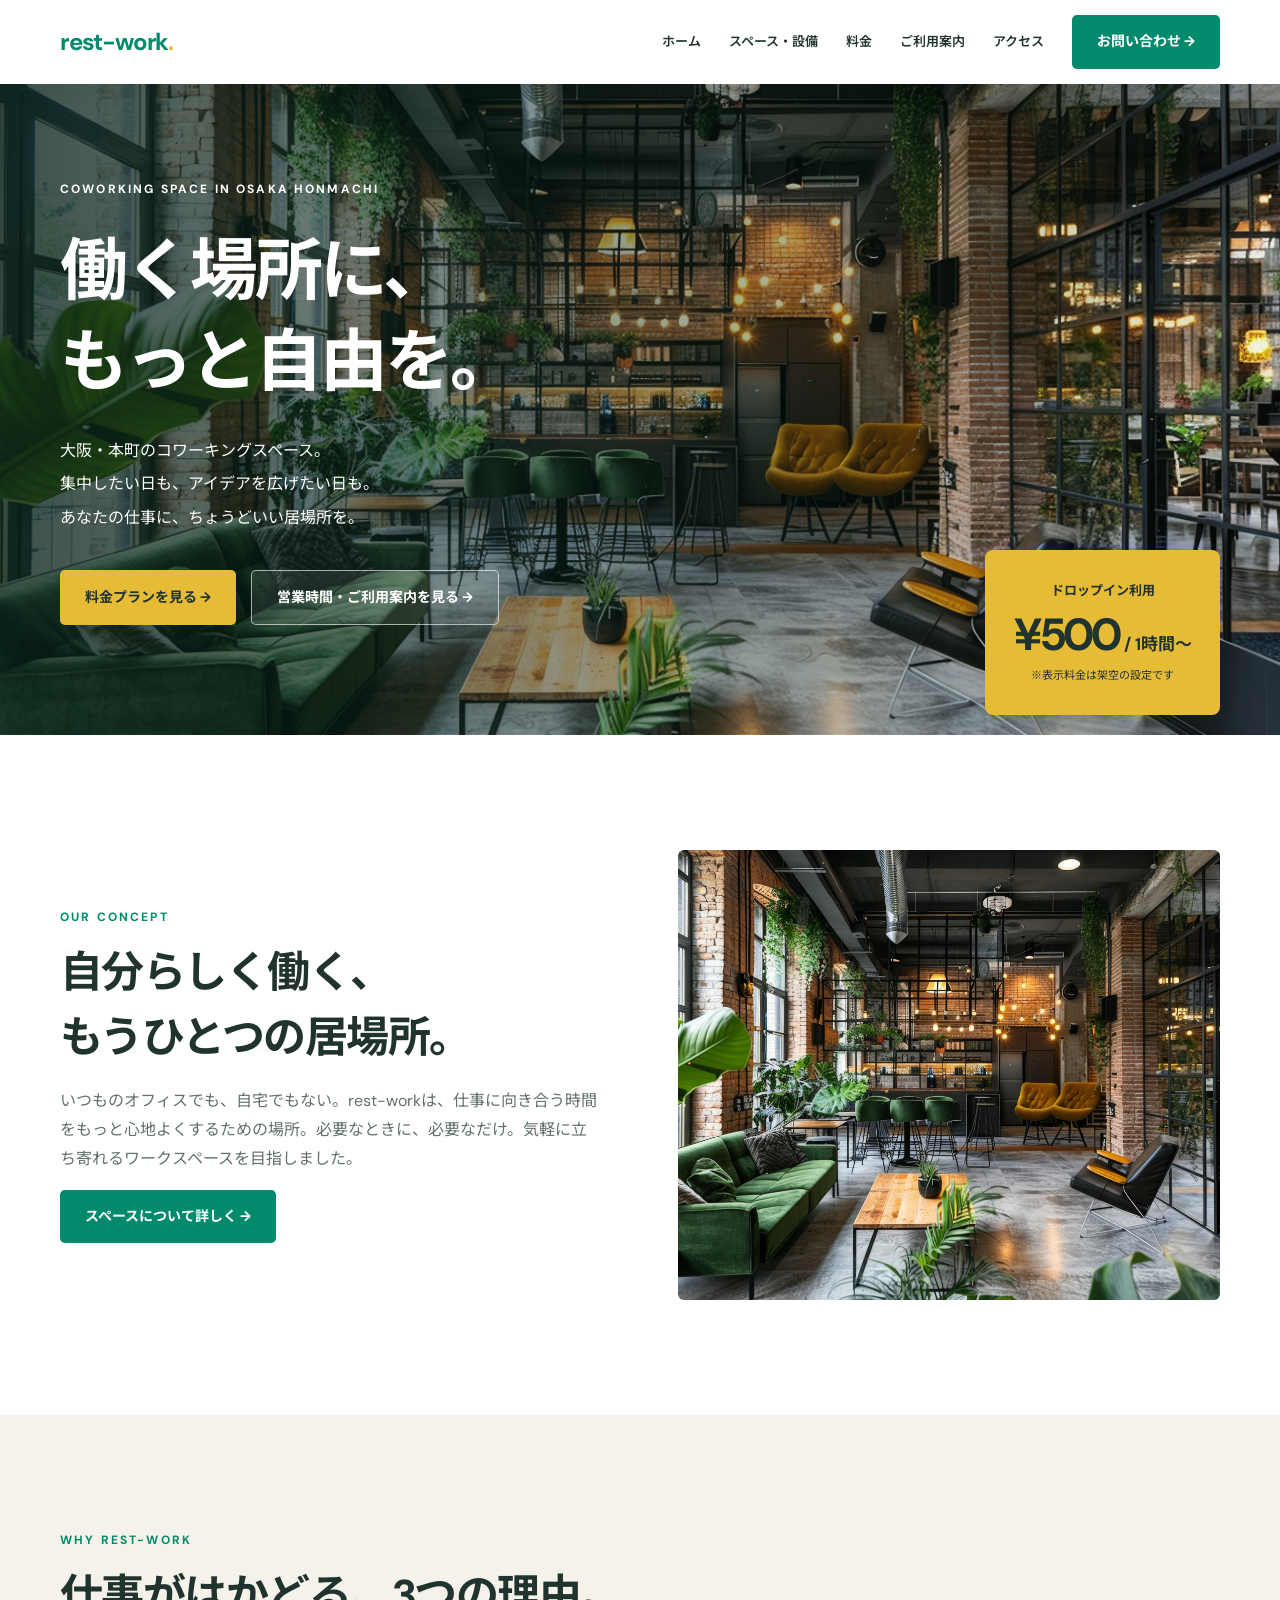
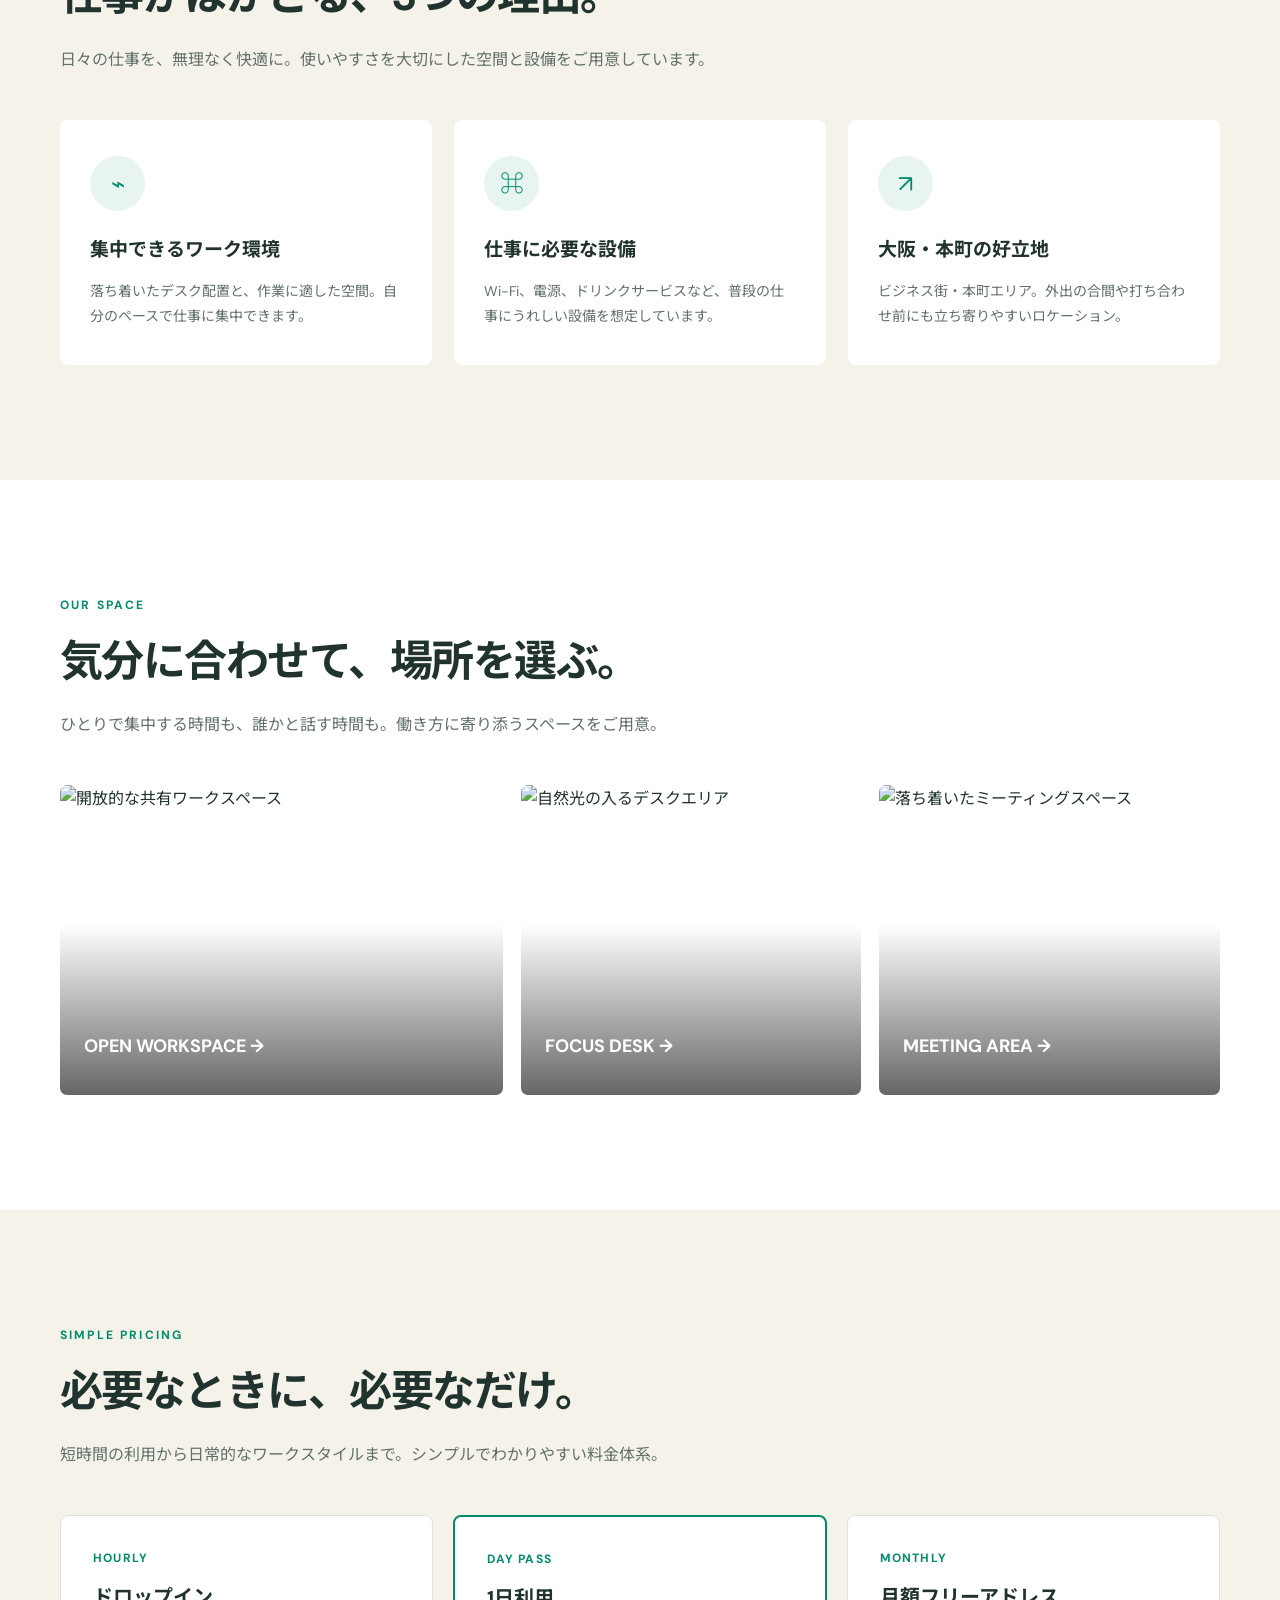
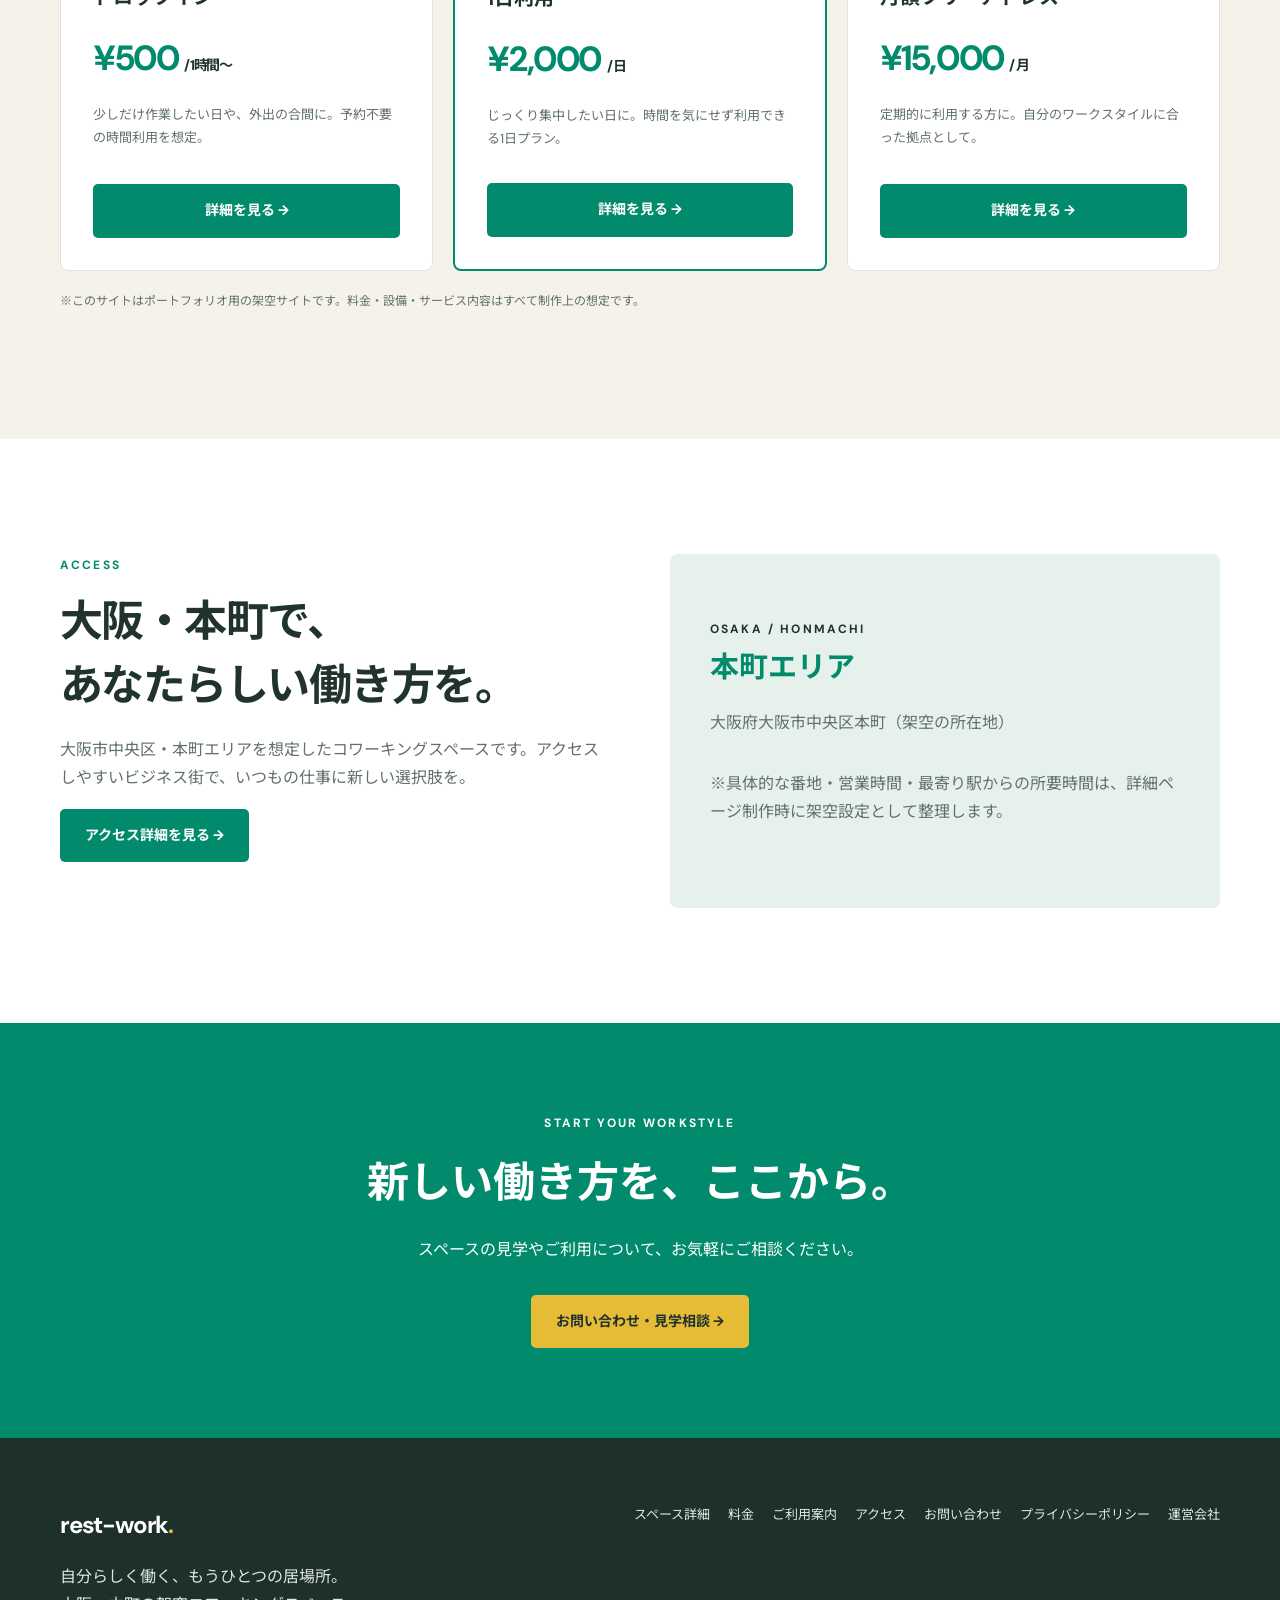
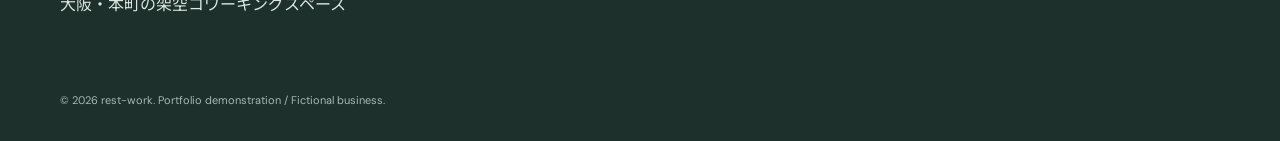
==== index.html @ 4a9892a9 "riyouguide" ====
<!doctype html>
<html lang="ja">
  <head>
    <meta charset="utf-8">
    <meta name="viewport" content="width=device-width, initial-scale=1">
    <meta name="description" content="大阪・本町の架空コワーキングスペース rest-work。1時間500円から、自由な働き方を。">
    <title>rest-work | 大阪・本町のコワーキングスペース</title>
    <link rel="preconnect" href="https://fonts.googleapis.com">
    <link rel="preconnect" href="https://fonts.gstatic.com" crossorigin>
    <link href="https://fonts.googleapis.com/css2?family=DM+Sans:wght@400;500;600;700&family=Noto+Sans+JP:wght@400;500;600;700&display=swap" rel="stylesheet">
    <link rel="stylesheet" href="assets/css/style.css">
  </head>

  <body>
    <header class="site-header">
      <div class="wrap header-inner">
        <a class="logo" href="index.html" aria-label="rest-work トップ">
          rest-work<span>.</span>
        </a>
        <button class="menu-btn" aria-label="メニューを開く" aria-expanded="false" aria-controls="main-nav">
          ☰
        </button>
        <nav class="nav" id="main-nav" aria-label="メインナビゲーション">
          <a href="index.html">ホーム</a>
          <a href="space.html">スペース・設備</a>
          <a href="pricing.html">料金</a>
          <a href="guide.html">ご利用案内</a>
          <a href="access.html">アクセス</a>
          <a href="contact.html" class="btn header-cta">お問い合わせ →</a>
        </nav>
      </div>
    </header>

    <main>
      <section class="hero">
        <div class="hero-image" role="img" aria-label="自然光が差し込む開放的なワークスペース"></div>
        <div class="wrap hero-inner">
          <div class="eyebrow">COWORKING SPACE IN OSAKA HONMACHI</div>
          <h1>
            働く場所に、<br>
            もっと自由を。
          </h1>
          <p>
            大阪・本町のコワーキングスペース。<br>
            集中したい日も、アイデアを広げたい日も。<br>
            あなたの仕事に、ちょうどいい居場所を。
          </p>
          <div class="hero-actions">
            <a class="btn yellow" href="pricing.html">料金プランを見る →</a>
            <a class="btn btn-outline" href="guide.html">営業時間・ご利用案内を見る →</a>
          </div>
          <div class="price-badge">
            <small>ドロップイン利用</small>
            <strong>¥500<span> / 1時間〜</span></strong>
            <em>※表示料金は架空の設定です</em>
          </div>
        </div>
      </section>

      <section class="section" id="concept">
        <div class="wrap intro">
          <div class="section-heading">
            <div class="eyebrow">OUR CONCEPT</div>
            <h2>
              自分らしく働く、<br>
              もうひとつの居場所。
            </h2>
            <p>いつものオフィスでも、自宅でもない。rest-workは、仕事に向き合う時間をもっと心地よくするための場所。必要なときに、必要なだけ。気軽に立ち寄れるワークスペースを目指しました。</p>
            <a class="btn" href="space.html">スペースについて詳しく →</a>
          </div>
          <div class="intro-photo">
            <img loading="lazy" src="img/hero1.jpeg" alt="木の質感と自然光が心地よいオフィス空間">
          </div>
        </div>
      </section>

      <section class="section cream">
        <div class="wrap">
          <div class="section-heading">
            <div class="eyebrow">WHY REST-WORK</div>
            <h2>仕事がはかどる、3つの理由。</h2>
            <p>日々の仕事を、無理なく快適に。使いやすさを大切にした空間と設備をご用意しています。</p>
          </div>
          <div class="features">
            <article class="feature">
              <div class="feature-icon">⌁</div>
              <h3>集中できるワーク環境</h3>
              <p>落ち着いたデスク配置と、作業に適した空間。自分のペースで仕事に集中できます。</p>
            </article>
            <article class="feature">
              <div class="feature-icon">⌘</div>
              <h3>仕事に必要な設備</h3>
              <p>Wi-Fi、電源、ドリンクサービスなど、普段の仕事にうれしい設備を想定しています。</p>
            </article>
            <article class="feature">
              <div class="feature-icon">↗</div>
              <h3>大阪・本町の好立地</h3>
              <p>ビジネス街・本町エリア。外出の合間や打ち合わせ前にも立ち寄りやすいロケーション。</p>
            </article>
          </div>
        </div>
      </section>

      <section class="section">
        <div class="wrap">
          <div class="section-heading">
            <div class="eyebrow">OUR SPACE</div>
            <h2>気分に合わせて、場所を選ぶ。</h2>
            <p>ひとりで集中する時間も、誰かと話す時間も。働き方に寄り添うスペースをご用意。</p>
          </div>
          <div class="space-grid">
            <a class="space-card" href="space.html">
              <img loading="lazy" src="https://images.unsplash.com/photo-1497366858526-0766cadbe8fa?auto=format&fit=crop&w=1100&q=85" alt="開放的な共有ワークスペース">
              <h3>OPEN WORKSPACE →</h3>
            </a>
            <a class="space-card" href="space.html">
              <img loading="lazy" src="https://images.unsplash.com/photo-1497366811353-6870744d04b2?auto=format&fit=crop&w=850&q=85" alt="自然光の入るデスクエリア">
              <h3>FOCUS DESK →</h3>
            </a>
            <a class="space-card" href="space.html">
              <img loading="lazy" src="https://images.unsplash.com/photo-1497366216548-37526070297c?auto=format&fit=crop&w=850&q=85" alt="落ち着いたミーティングスペース">
              <h3>MEETING AREA →</h3>
            </a>
          </div>
        </div>
      </section>

      <section class="section cream" id="pricing">
        <div class="wrap">
          <div class="section-heading">
            <div class="eyebrow">SIMPLE PRICING</div>
            <h2>必要なときに、必要なだけ。</h2>
            <p>短時間の利用から日常的なワークスタイルまで。シンプルでわかりやすい料金体系。</p>
          </div>
          <div class="pricing-grid">
            <article class="plan">
              <span class="plan-label">HOURLY</span>
              <h3>ドロップイン</h3>
              <div class="amount">¥500 <small>/ 1時間〜</small></div>
              <p>少しだけ作業したい日や、外出の合間に。予約不要の時間利用を想定。</p>
              <a href="pricing.html" class="btn">詳細を見る →</a>
            </article>
            <article class="plan featured">
              <span class="plan-label">DAY PASS</span>
              <h3>1日利用</h3>
              <div class="amount">¥2,000 <small>/ 日</small></div>
              <p>じっくり集中したい日に。時間を気にせず利用できる1日プラン。</p>
              <a href="pricing.html" class="btn">詳細を見る →</a>
            </article>
            <article class="plan">
              <span class="plan-label">MONTHLY</span>
              <h3>月額フリーアドレス</h3>
              <div class="amount">¥15,000 <small>/ 月</small></div>
              <p>定期的に利用する方に。自分のワークスタイルに合った拠点として。</p>
              <a href="pricing.html" class="btn">詳細を見る →</a>
            </article>
          </div>
          <p class="note">※このサイトはポートフォリオ用の架空サイトです。料金・設備・サービス内容はすべて制作上の想定です。</p>
        </div>
      </section>

      <section class="section">
        <div class="wrap access">
          <div class="section-heading">
            <div class="eyebrow">ACCESS</div>
            <h2>
              大阪・本町で、<br>
              あなたらしい働き方を。
            </h2>
            <p>大阪市中央区・本町エリアを想定したコワーキングスペースです。アクセスしやすいビジネス街で、いつもの仕事に新しい選択肢を。</p>
            <a class="btn" href="access.html">アクセス詳細を見る →</a>
          </div>
          <div class="access-panel">
            <span class="eyebrow">OSAKA / HONMACHI</span>
            <strong>本町エリア</strong>
            <p>大阪府大阪市中央区本町（架空の所在地）</p>
            <p>※具体的な番地・営業時間・最寄り駅からの所要時間は、詳細ページ制作時に架空設定として整理します。</p>
          </div>
        </div>
      </section>

      <section class="cta">
        <div class="wrap">
          <div class="eyebrow">START YOUR WORKSTYLE</div>
          <h2>新しい働き方を、ここから。</h2>
          <p>スペースの見学やご利用について、お気軽にご相談ください。</p>
          <a href="contact.html" class="btn yellow">お問い合わせ・見学相談 →</a>
        </div>
      </section>
    </main>

    <footer class="footer">
      <div class="wrap">
        <div class="footer-grid">
          <div>
            <a class="logo" href="index.html">rest-work<span>.</span></a>
            <p>
              自分らしく働く、もうひとつの居場所。<br>
              大阪・本町の架空コワーキングスペース
            </p>
          </div>
          <nav class="footer-nav" aria-label="フッターナビゲーション">
            <a href="space.html">スペース詳細</a>
            <a href="pricing.html">料金</a>
            <a href="guide.html">ご利用案内</a>
            <a href="access.html">アクセス</a>
            <a href="contact.html">お問い合わせ</a>
            <a href="privacy.html">プライバシーポリシー</a>
            <a href="company.html">運営会社</a>
          </nav>
        </div>
        <small>© 2026 rest-work. Portfolio demonstration / Fictional business.</small>
      </div>
    </footer>

    <script src="assets/js/main.js"></script>
  </body>
</html>
---- assets/css/style.css ----
:root{--green:#018B6C;--yellow:#E6BB36;--cream:#F5F2EA;--ink:#20332e;--muted:#61716a;--line:#dce4df}*{box-sizing:border-box}html{scroll-behavior:smooth}body{margin:0;font-family:'DM Sans','Noto Sans JP',sans-serif;color:var(--ink);line-height:1.8;background:#fff}a{color:inherit;text-decoration:none}button{font:inherit}img{display:block;width:100%;height:100%;object-fit:cover}.wrap{width:min(1160px,calc(100% - 48px));margin:auto}.site-header{height:84px;background:#fff;position:sticky;top:0;z-index:20;box-shadow:0 2px 22px #132c2110}.header-inner{height:100%;display:flex;align-items:center;justify-content:space-between;gap:25px}.logo{font-size:24px;font-weight:700;letter-spacing:-1.2px;color:var(--green);white-space:nowrap}.logo span{color:var(--yellow)}.nav{display:flex;align-items:center;gap:28px;font-size:13px;font-weight:600}.nav a:hover{color:var(--green)}.btn{display:inline-flex;justify-content:center;align-items:center;gap:14px;padding:14px 25px;border-radius:5px;background:var(--green);color:white;font-size:14px;font-weight:700;border:0;transition:transform .2s,background .2s;cursor:pointer}.btn:hover{background:#006b53;transform:translateY(-2px)}.btn.yellow{background:var(--yellow);color:#20332e}.btn.yellow:hover{background:#f1ca53}.menu-btn{display:none;border:0;background:none;font-size:26px;cursor:pointer}.hero{position:relative;min-height:650px;display:flex;align-items:center;overflow:hidden;background:#d6ddd5}.hero-image{position:absolute;inset:0;background-image:linear-gradient(90deg,rgba(8,33,26,.79),rgba(8,33,26,.34) 57%,rgba(8,33,26,.03)),url('../../img/hero1.jpeg');background-size:cover;background-position:center}.hero-inner{position:relative;color:#fff;padding:95px 0 110px}.eyebrow{letter-spacing:.18em;text-transform:uppercase;font-size:12px;font-weight:700}.hero h1{font-size:clamp(38px,5.3vw,74px);letter-spacing:-.045em;line-height:1.35;margin:25px 0}.hero p{font-size:16px;line-height:2.1;max-width:520px}.hero-actions{display:flex;gap:15px;margin-top:35px;flex-wrap:wrap}.btn-outline{border:1px solid #ffffff9c;background:#ffffff15;color:white}.btn-outline:hover{background:#ffffff35}.price-badge{position:absolute;right:0;bottom:20px;background:var(--yellow);color:#20332e;width:235px;height:165px;border-radius:8px;display:flex;flex-direction:column;align-items:center;justify-content:center;box-shadow:0 18px 35px #0002}.price-badge small{font-size:13px;font-weight:700}.price-badge strong{font-size:45px;line-height:1.4;letter-spacing:-.06em}.price-badge strong span{font-size:17px;letter-spacing:0}.price-badge em{font-size:11px;font-style:normal}.section{padding:115px 0}.section.cream{background:var(--cream)}.section-heading{margin-bottom:45px}.section-heading .eyebrow{color:var(--green)}.section-heading h2{font-size:clamp(28px,3.5vw,43px);line-height:1.5;letter-spacing:-.035em;margin:12px 0 18px}.section-heading p{color:var(--muted);max-width:660px}.intro{display:grid;grid-template-columns:1fr 1fr;gap:75px;align-items:center}.intro-photo{height:450px;border-radius:6px;overflow:hidden}.intro .section-heading{margin:0}.features{display:grid;grid-template-columns:repeat(3,1fr);gap:22px}.feature{background:#fff;padding:36px 30px;border-radius:8px}.feature-icon{display:grid;place-items:center;width:55px;height:55px;background:#e7f4ef;color:var(--green);border-radius:50%;font-size:24px;margin-bottom:22px}.feature h3{font-size:19px;margin:0 0 12px}.feature p{font-size:14px;color:var(--muted);margin:0}.space-grid{display:grid;grid-template-columns:1.3fr 1fr 1fr;gap:18px}.space-card{height:310px;position:relative;border-radius:7px;overflow:hidden}.space-card:after{content:'';position:absolute;inset:0;background:linear-gradient(transparent 45%,#0009)}.space-card img{transition:transform .5s}.space-card:hover img{transform:scale(1.04)}.space-card h3{position:absolute;bottom:15px;left:24px;z-index:1;color:white;font-size:18px}.pricing-grid{display:grid;grid-template-columns:repeat(3,1fr);gap:20px}.plan{background:#fff;border:1px solid var(--line);border-radius:8px;padding:32px;display:flex;flex-direction:column}.plan.featured{border:2px solid var(--green);position:relative}.plan-label{color:var(--green);font-size:12px;font-weight:700;letter-spacing:.1em}.plan h3{font-size:20px;margin:9px 0 12px}.plan .amount{font-size:35px;font-weight:700;letter-spacing:-.04em;color:var(--green)}.plan .amount small{font-size:14px;color:var(--ink)}.plan p{color:var(--muted);font-size:13px;flex:1}.plan .btn{margin-top:20px}.note{font-size:12px;color:var(--muted);margin-top:20px}.access{display:grid;grid-template-columns:1fr 1fr;gap:60px;align-items:center}.access-panel{background:#e7f1eb;padding:65px 40px;border-radius:7px;min-height:320px;display:flex;flex-direction:column;justify-content:center}.access-panel strong{font-size:29px;color:var(--green)}.access-panel p{color:var(--muted)}.cta{background:var(--green);color:#fff;text-align:center;padding:90px 20px}.cta h2{font-size:clamp(28px,4vw,42px);margin:10px 0}.cta p{margin-bottom:30px}.footer{background:#1e302b;color:#dce6df;padding:65px 0 30px}.footer-grid{display:flex;justify-content:space-between;gap:35px}.footer .logo{color:#fff}.footer-nav{display:flex;gap:18px;flex-wrap:wrap;font-size:13px}.footer small{display:block;margin-top:55px;color:#a9b8af;font-size:11px}.placeholder-link{cursor:pointer}.sr-only{position:absolute;width:1px;height:1px;overflow:hidden;clip:rect(0,0,0,0)}
@media(max-width:900px){.nav{gap:14px;font-size:12px}.intro{gap:35px}.space-grid{grid-template-columns:1fr 1fr}.space-card:first-child{grid-column:span 2}.pricing-grid{gap:12px}.plan{padding:22px}}@media(max-width:1023px){.site-header{height:72px}.menu-btn{display:flex;align-items:center;justify-content:center;width:44px;height:44px;color:var(--green);border:1px solid var(--line);border-radius:6px}.nav{display:none;position:absolute;top:100%;left:0;right:0;background:#fff;padding:18px max(24px,calc((100vw - 1160px)/2)) 26px;box-shadow:0 12px 20px #0002;flex-direction:column;align-items:stretch;gap:0}.nav.open{display:flex}.nav a:not(.btn){padding:12px 0;border-bottom:1px solid var(--line)}.nav .header-cta{display:inline-flex;align-self:flex-start;margin-top:18px}}@media(max-width:700px){.wrap{width:min(100% - 36px,1160px)}.site-header{height:68px}.logo{font-size:22px}.hero{min-height:640px;align-items:flex-start}.hero-image{background-image:linear-gradient(90deg,#092b22b8,#092b2259),url('../../img/hero1.jpeg');background-position:55% center}.hero-inner{padding:95px 0 190px}.hero h1{font-size:clamp(34px,9vw,50px)}.hero p{font-size:14px}.price-badge{right:0;bottom:20px;width:174px;height:125px}.price-badge strong{font-size:33px}.price-badge strong span{font-size:14px}.section{padding:85px 0}.section:first-of-type{padding-top:120px}.intro,.access{grid-template-columns:1fr;gap:28px}.intro-photo{height:300px;order:2}.features,.pricing-grid{grid-template-columns:1fr}.space-grid{grid-template-columns:1fr 1fr;gap:10px}.space-card{height:210px}.space-card:first-child{height:270px}.space-card h3{font-size:15px;left:14px}.access-panel{min-height:230px;padding:30px}.footer-grid{flex-direction:column}.footer-nav{gap:12px}.hero-actions .btn{padding:13px 18px}.section-heading{margin-bottom:30px}}
 .page-hero{background:var(--cream);padding:92px 0 82px}.page-hero h1{font-size:clamp(38px,5vw,64px);line-height:1.3;letter-spacing:-.04em;margin:15px 0}.page-hero p{max-width:650px;color:var(--muted);margin:0}.page-hero .fiction-note{font-size:12px;margin-top:24px;color:var(--green)}.guide-narrow{max-width:900px}.table-wrap{overflow-x:auto}.hours-table{border-collapse:collapse;width:100%;background:#fff;border:1px solid var(--line);text-align:left}.hours-table th,.hours-table td{padding:17px 22px;border-bottom:1px solid var(--line)}.hours-table thead th{background:#e7f1eb;color:var(--green);font-size:13px}.hours-table tbody th{font-weight:600}.hours-table tbody tr:last-child th,.hours-table tbody tr:last-child td{border-bottom:0}.guide-flow{display:grid;grid-template-columns:repeat(4,1fr);gap:18px}.flow-step{background:#fff;border-radius:8px;padding:28px 22px}.flow-icon{display:grid;place-items:center;width:52px;height:52px;border-radius:50%;background:#e7f4ef;color:var(--green);font-size:23px;margin-bottom:18px}.flow-number{font-size:11px;color:var(--green);font-weight:700;letter-spacing:.12em}.flow-step h3{font-size:17px;line-height:1.5;margin:8px 0}.flow-step p,.service-card p{font-size:13px;color:var(--muted);margin:0}.service-grid{display:grid;grid-template-columns:repeat(3,1fr);gap:18px}.service-card{border:1px solid var(--line);border-radius:8px;padding:28px;background:#fff}.service-card .feature-icon{margin-bottom:16px}.service-card h3{margin:0 0 8px;font-size:18px}.faq-list{border-top:1px solid var(--line)}.faq-list details{border-bottom:1px solid var(--line);padding:20px 4px}.faq-list summary{cursor:pointer;font-weight:700;padding-right:24px}.faq-list summary::marker{color:var(--green)}.faq-list p{color:var(--muted);font-size:14px;margin:13px 0 0;padding-left:1em}.provisional{color:var(--green);font-weight:700}@media(max-width:700px){.page-hero{padding:68px 0 58px}.guide-flow,.service-grid{grid-template-columns:1fr}.flow-step{padding:24px}.hours-table th,.hours-table td{padding:14px 16px}.page-hero h1{font-size:40px}}
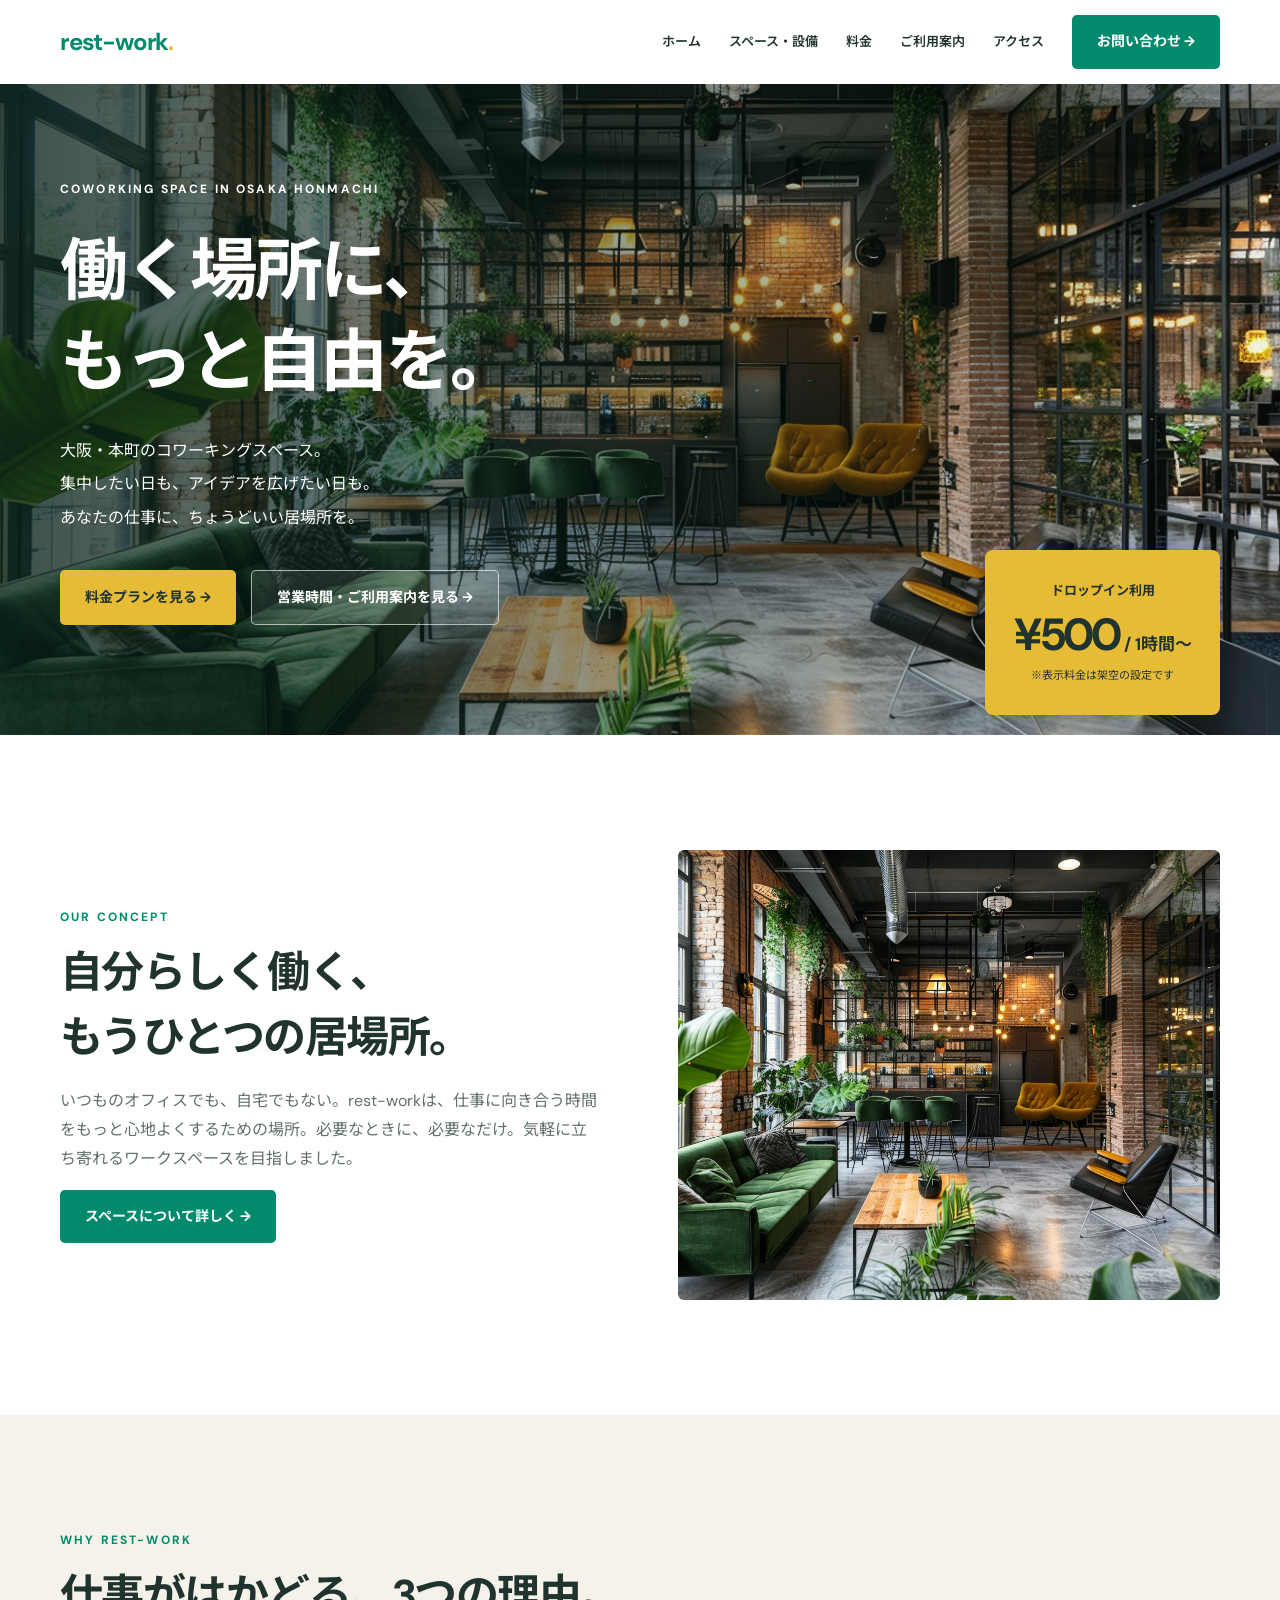
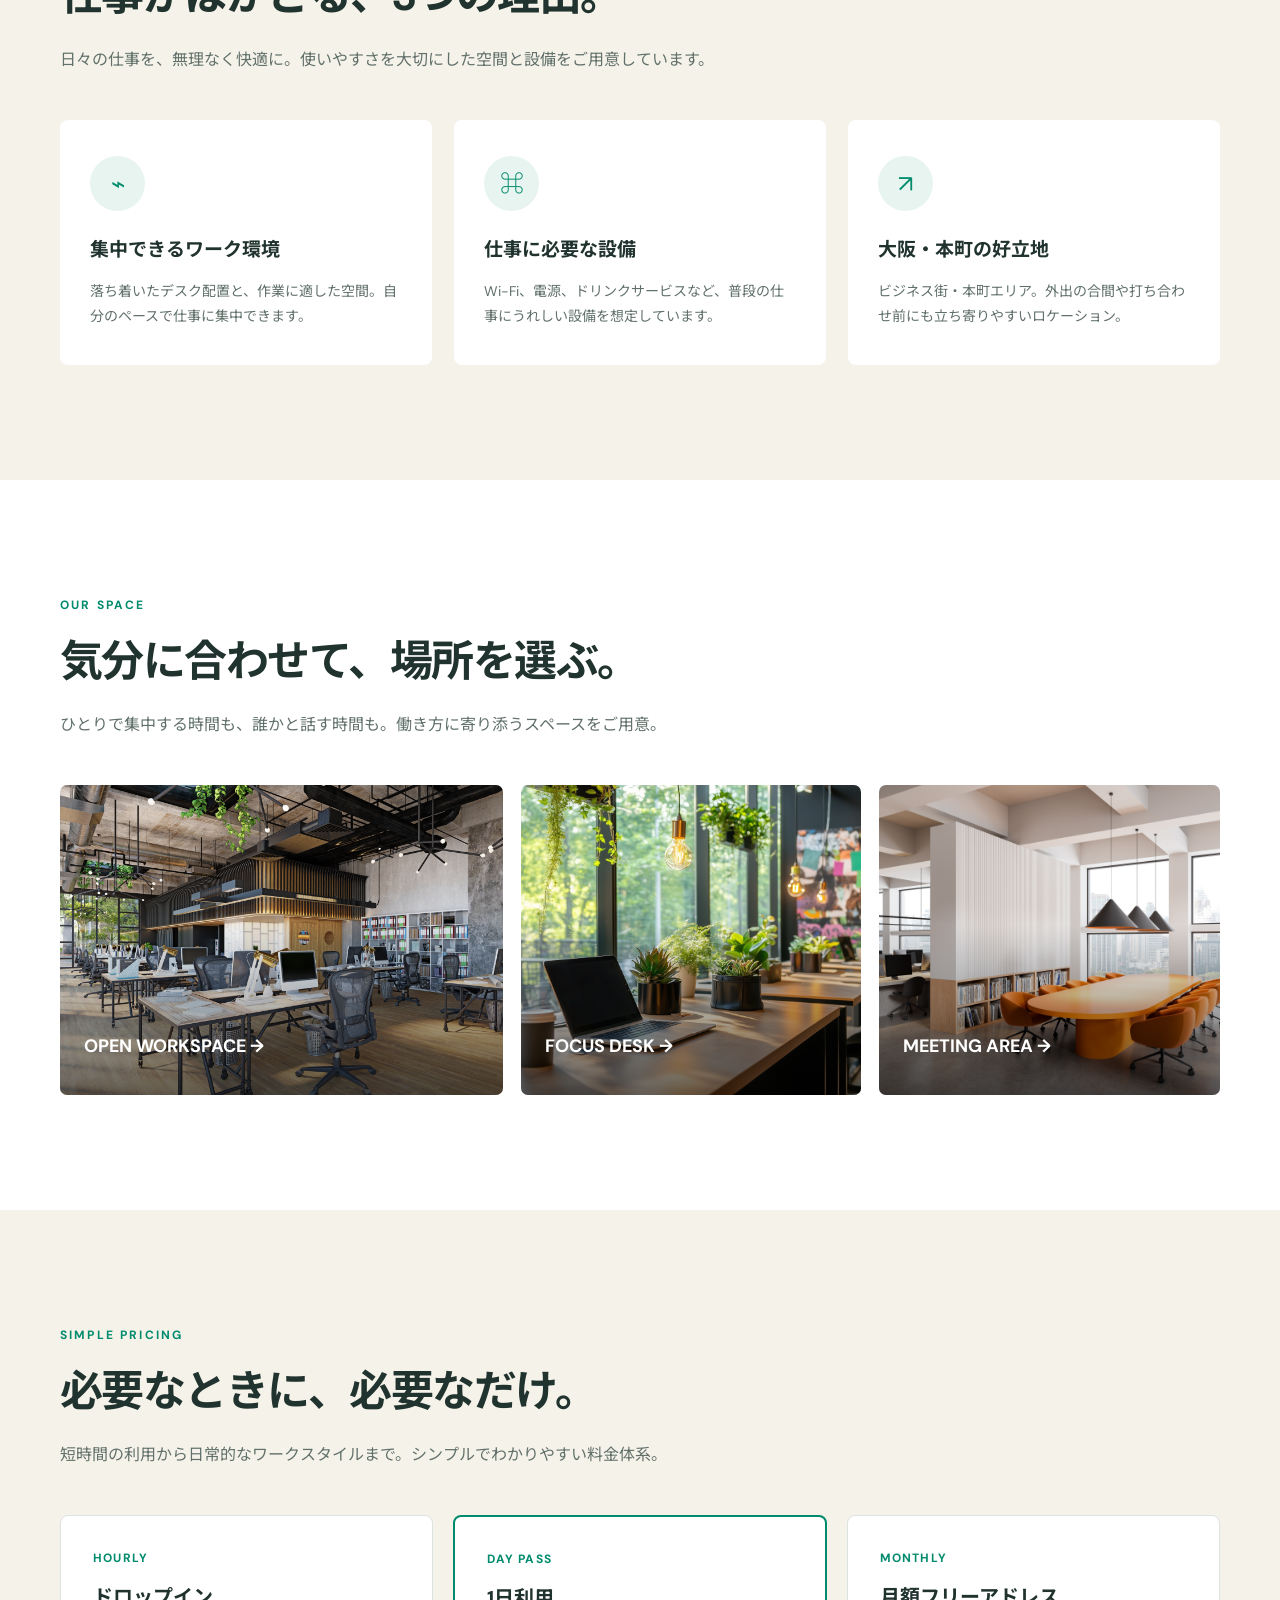
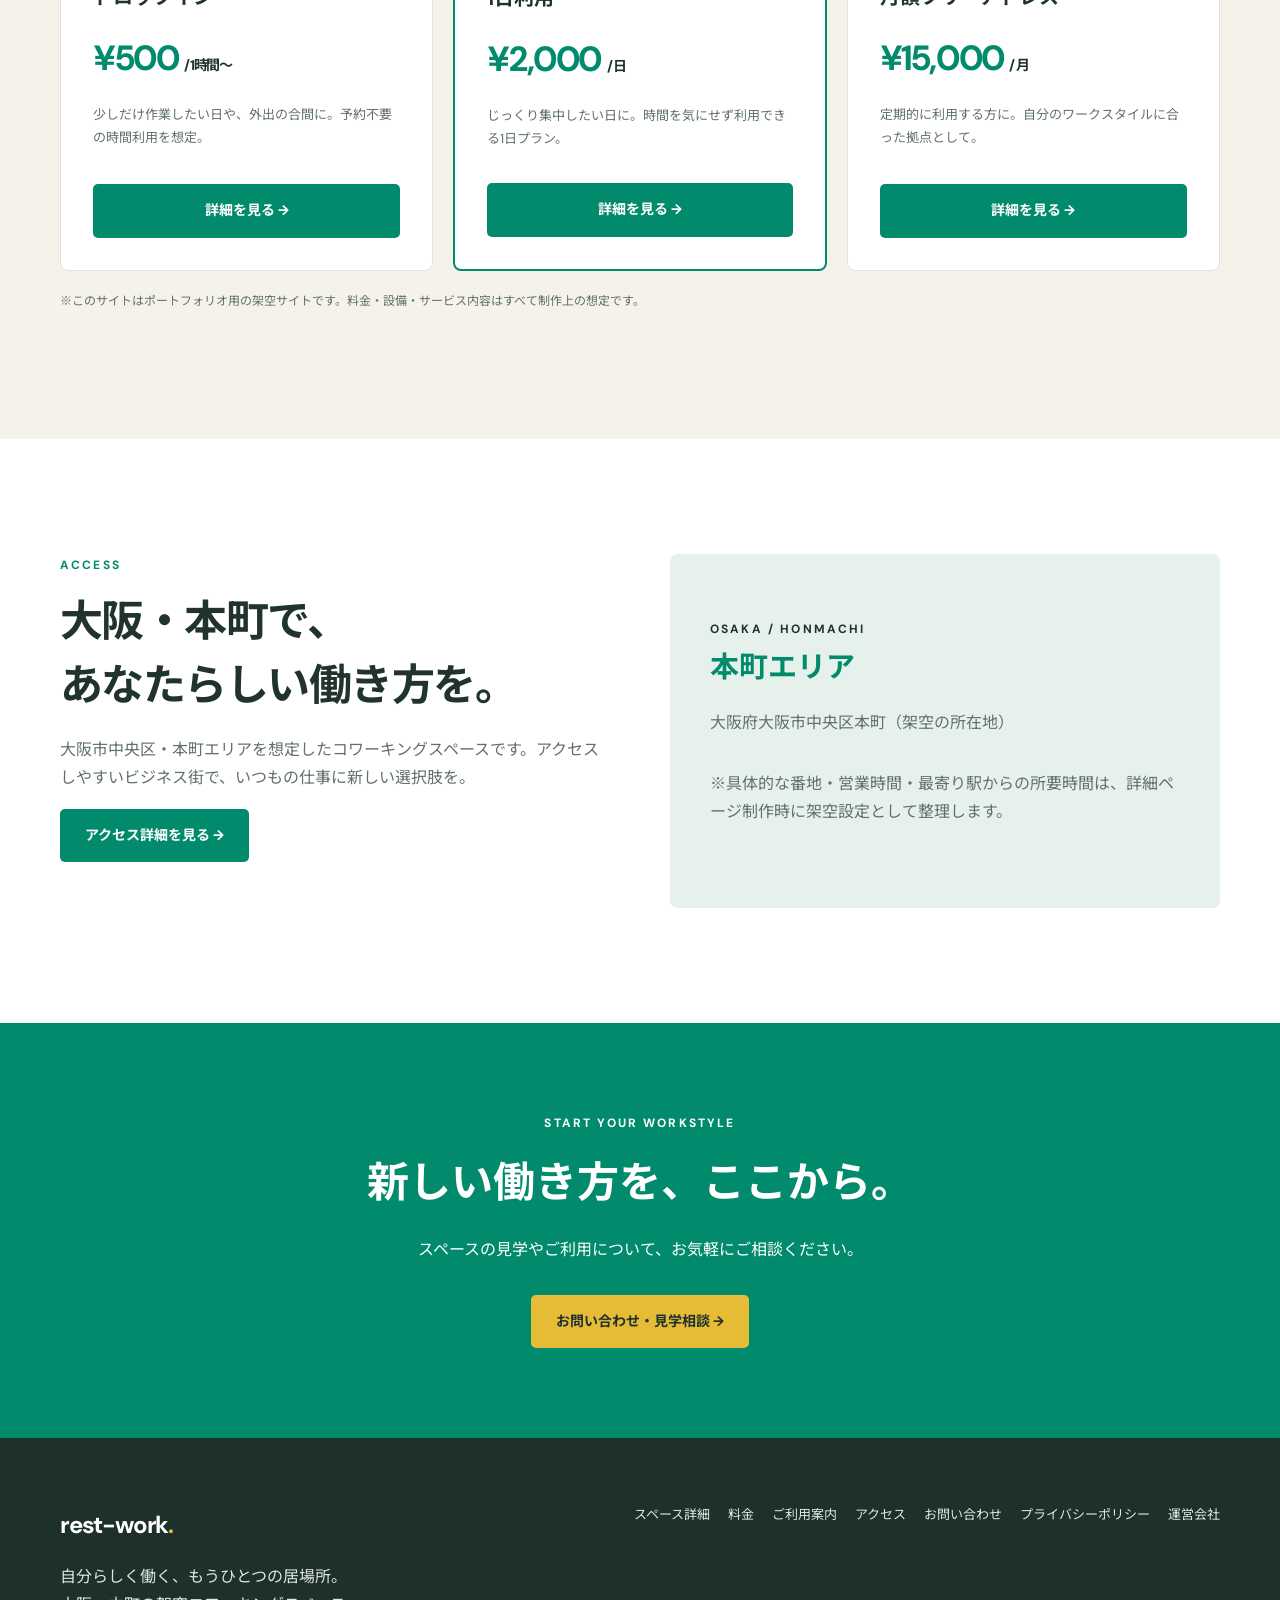
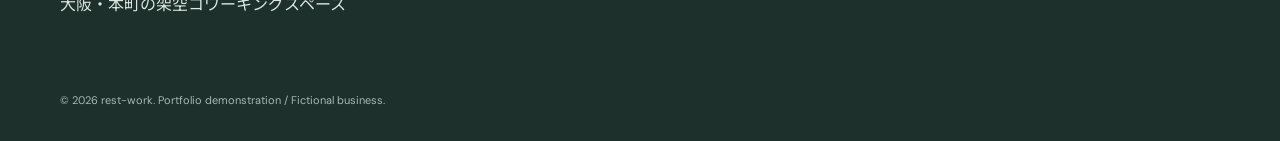
==== commit 7a54c1c7: "img 3 up" ====
--- a/index.html
+++ b/index.html
@@ -110,15 +110,15 @@
           </div>
           <div class="space-grid">
             <a class="space-card" href="space.html">
-              <img loading="lazy" src="https://images.unsplash.com/photo-1497366858526-0766cadbe8fa?auto=format&fit=crop&w=1100&q=85" alt="開放的な共有ワークスペース">
+              <img loading="lazy" src="../../img/open.jpeg" alt="開放的な共有ワークスペース">
               <h3>OPEN WORKSPACE →</h3>
             </a>
             <a class="space-card" href="space.html">
-              <img loading="lazy" src="https://images.unsplash.com/photo-1497366811353-6870744d04b2?auto=format&fit=crop&w=850&q=85" alt="自然光の入るデスクエリア">
+              <img loading="lazy" src="../../img/desk.jpeg" alt="自然光の入るデスクエリア">
               <h3>FOCUS DESK →</h3>
             </a>
             <a class="space-card" href="space.html">
-              <img loading="lazy" src="https://images.unsplash.com/photo-1497366216548-37526070297c?auto=format&fit=crop&w=850&q=85" alt="落ち着いたミーティングスペース">
+              <img loading="lazy" src="../../img/meeting.jpeg" alt="落ち着いたミーティングスペース">
               <h3>MEETING AREA →</h3>
             </a>
           </div>
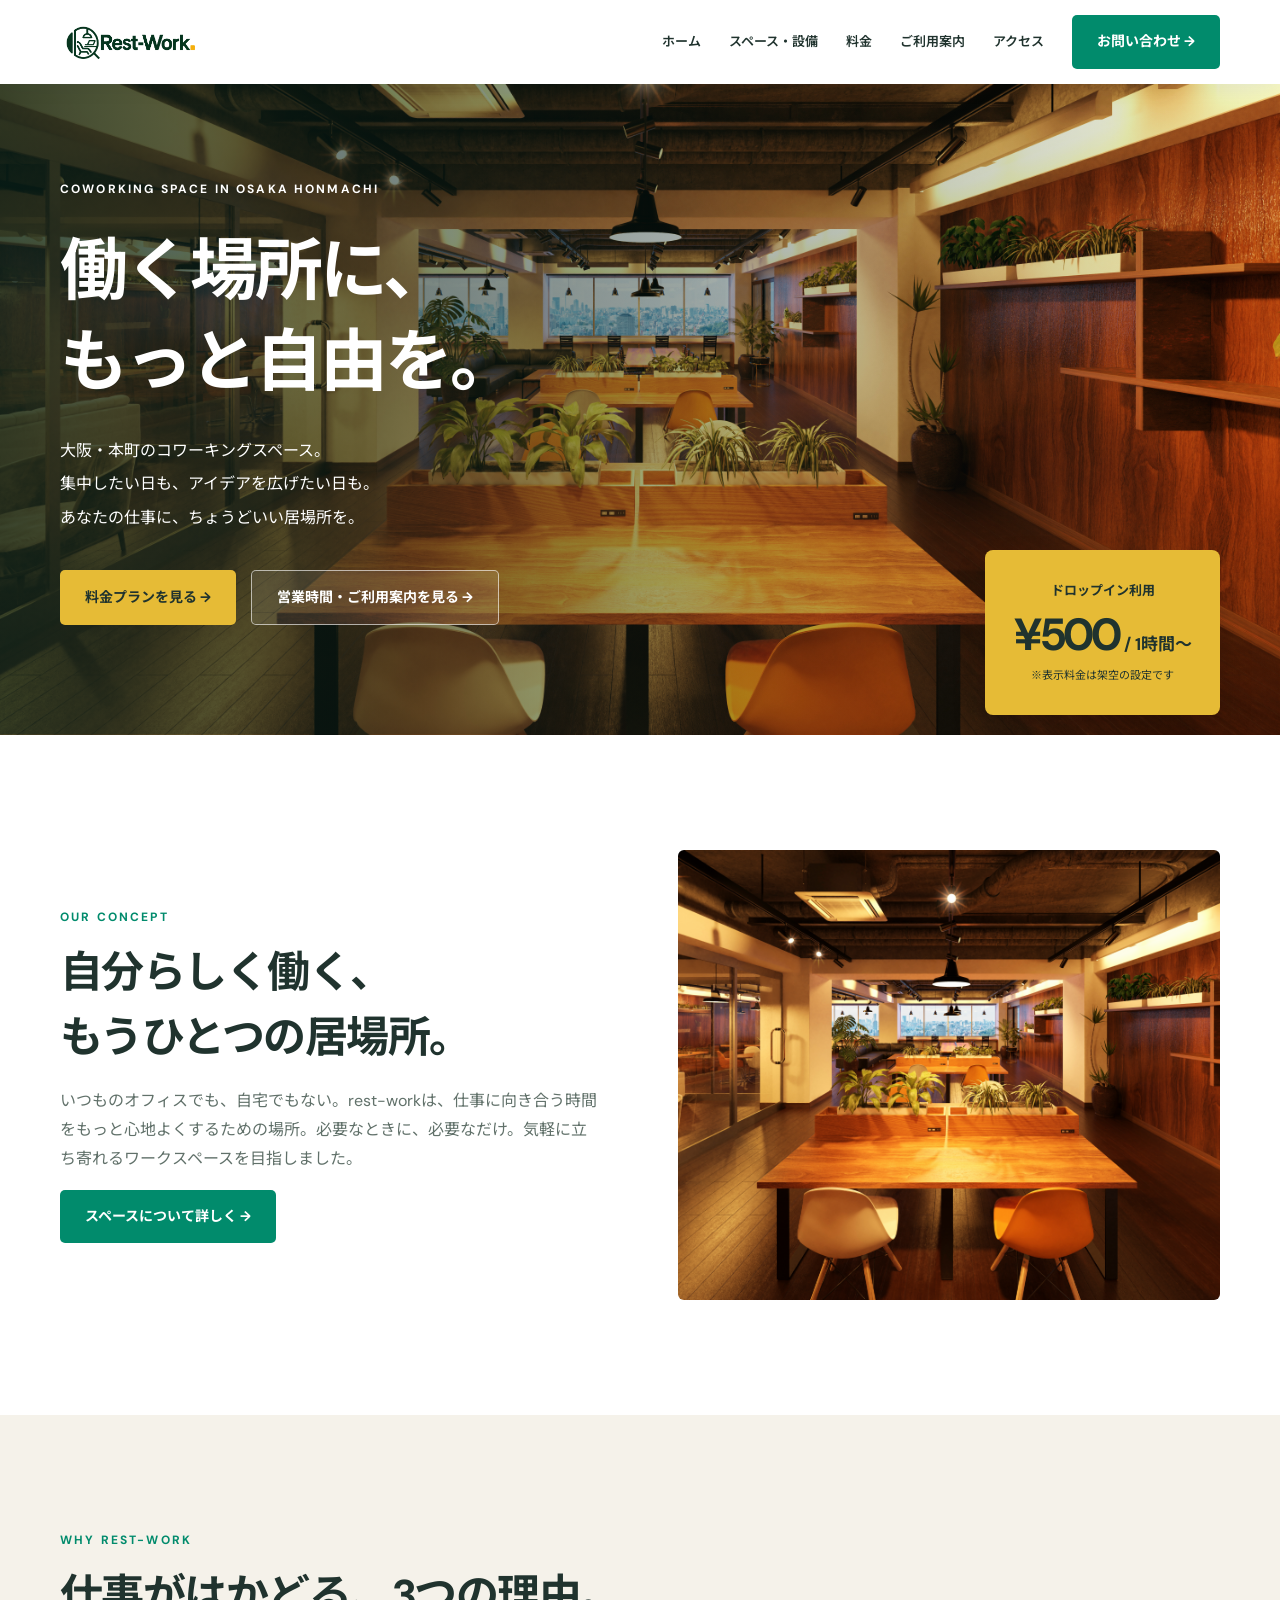
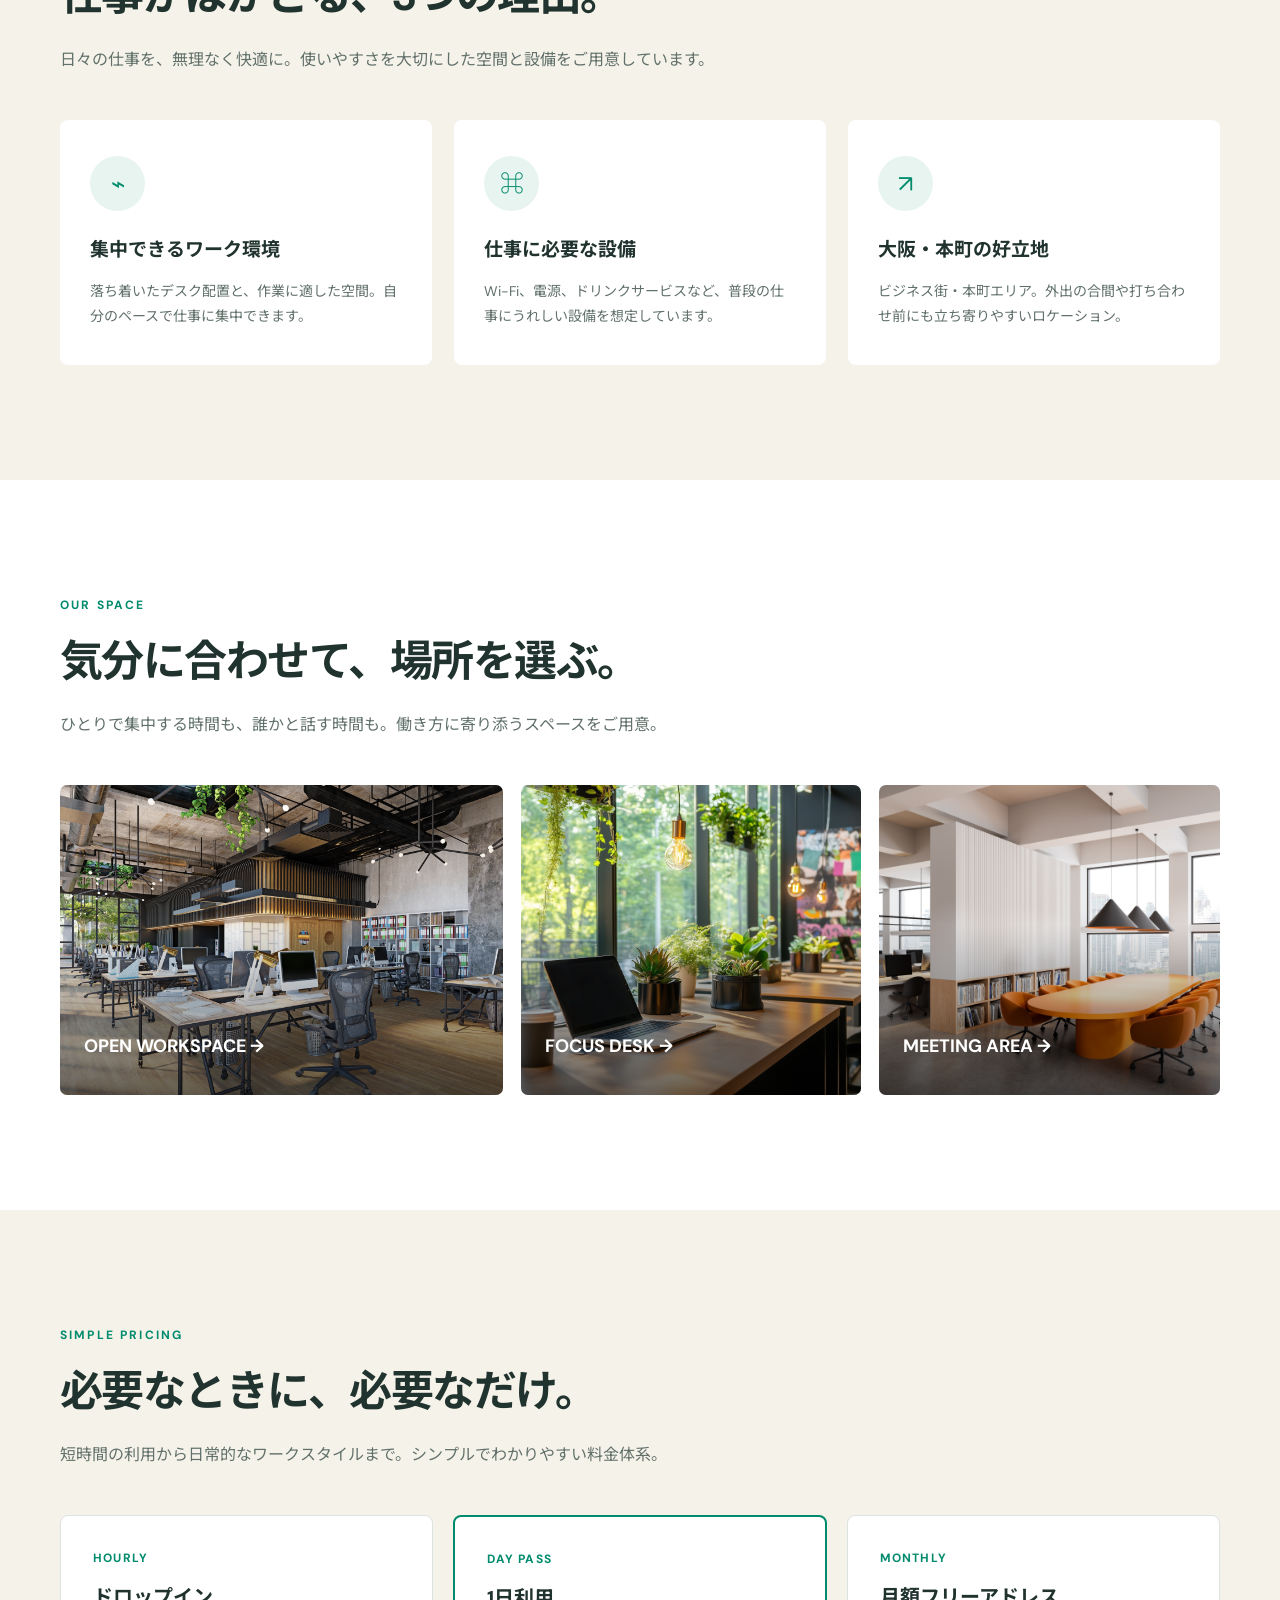
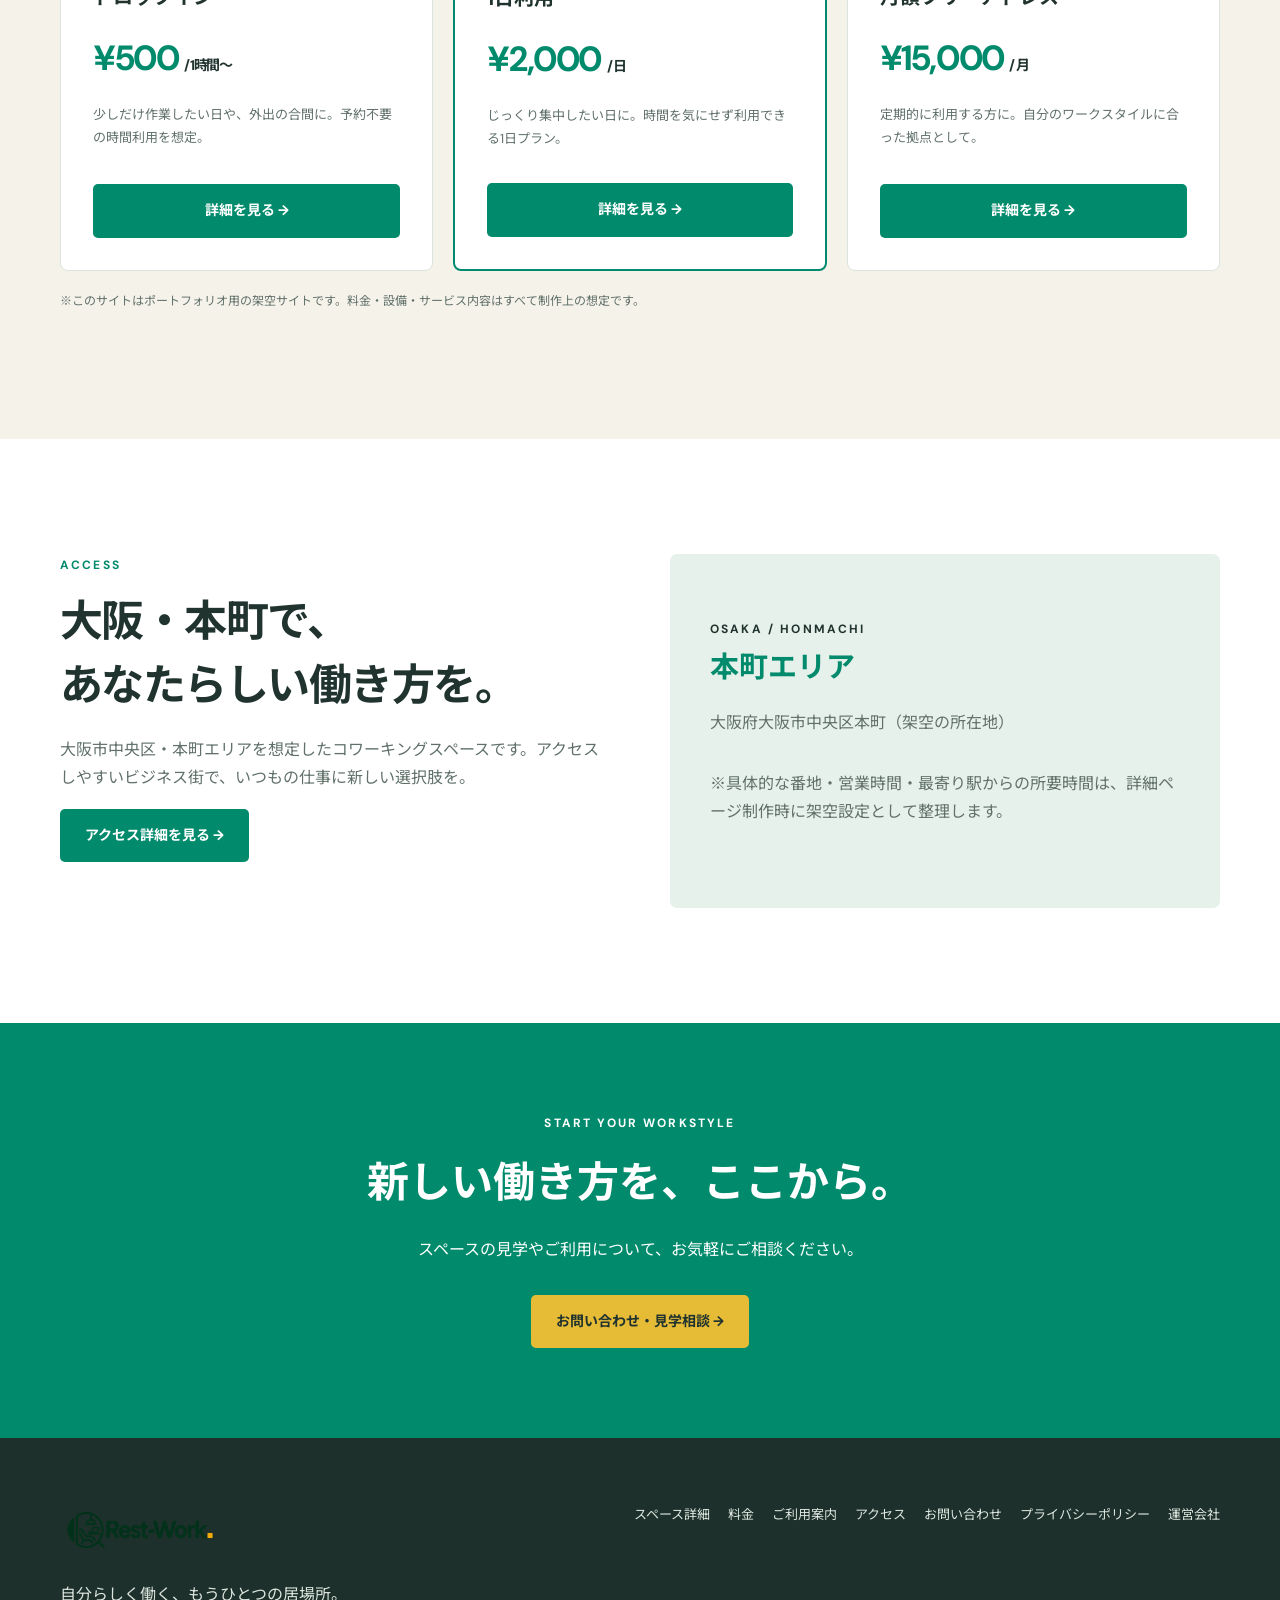
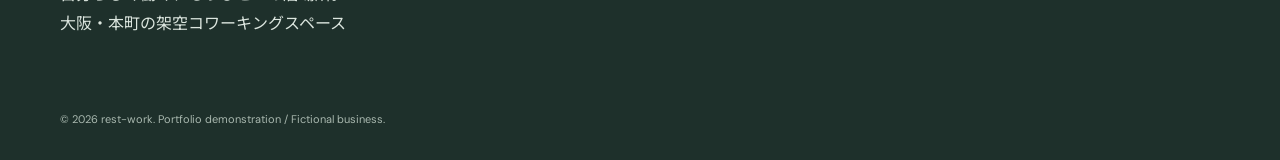
==== commit 2ab20c89: "allpage up" ====
--- a/index.html
+++ b/index.html
@@ -23,7 +23,7 @@
         <nav class="nav" id="main-nav" aria-label="メインナビゲーション">
           <a href="index.html">ホーム</a>
           <a href="space.html">スペース・設備</a>
-          <a href="pricing.html">料金</a>
+          <a href="price.html">料金</a>
           <a href="guide.html">ご利用案内</a>
           <a href="access.html">アクセス</a>
           <a href="contact.html" class="btn header-cta">お問い合わせ →</a>
@@ -46,7 +46,7 @@
             あなたの仕事に、ちょうどいい居場所を。
           </p>
           <div class="hero-actions">
-            <a class="btn yellow" href="pricing.html">料金プランを見る →</a>
+            <a class="btn yellow" href="price.html">料金プランを見る →</a>
             <a class="btn btn-outline" href="guide.html">営業時間・ご利用案内を見る →</a>
           </div>
           <div class="price-badge">
@@ -110,15 +110,15 @@
           </div>
           <div class="space-grid">
             <a class="space-card" href="space.html">
-              <img loading="lazy" src="../../img/open.jpeg" alt="開放的な共有ワークスペース">
+              <img loading="lazy" src="img/open.jpeg" alt="開放的な共有ワークスペース">
               <h3>OPEN WORKSPACE →</h3>
             </a>
             <a class="space-card" href="space.html">
-              <img loading="lazy" src="../../img/desk.jpeg" alt="自然光の入るデスクエリア">
+              <img loading="lazy" src="img/desk.jpeg" alt="自然光の入るデスクエリア">
               <h3>FOCUS DESK →</h3>
             </a>
             <a class="space-card" href="space.html">
-              <img loading="lazy" src="../../img/meeting.jpeg" alt="落ち着いたミーティングスペース">
+              <img loading="lazy" src="img/meeting.jpeg" alt="落ち着いたミーティングスペース">
               <h3>MEETING AREA →</h3>
             </a>
           </div>
@@ -138,21 +138,21 @@
               <h3>ドロップイン</h3>
               <div class="amount">¥500 <small>/ 1時間〜</small></div>
               <p>少しだけ作業したい日や、外出の合間に。予約不要の時間利用を想定。</p>
-              <a href="pricing.html" class="btn">詳細を見る →</a>
+              <a href="price.html" class="btn">詳細を見る →</a>
             </article>
             <article class="plan featured">
               <span class="plan-label">DAY PASS</span>
               <h3>1日利用</h3>
               <div class="amount">¥2,000 <small>/ 日</small></div>
               <p>じっくり集中したい日に。時間を気にせず利用できる1日プラン。</p>
-              <a href="pricing.html" class="btn">詳細を見る →</a>
+              <a href="price.html" class="btn">詳細を見る →</a>
             </article>
             <article class="plan">
               <span class="plan-label">MONTHLY</span>
               <h3>月額フリーアドレス</h3>
               <div class="amount">¥15,000 <small>/ 月</small></div>
               <p>定期的に利用する方に。自分のワークスタイルに合った拠点として。</p>
-              <a href="pricing.html" class="btn">詳細を見る →</a>
+              <a href="price.html" class="btn">詳細を見る →</a>
             </article>
           </div>
           <p class="note">※このサイトはポートフォリオ用の架空サイトです。料金・設備・サービス内容はすべて制作上の想定です。</p>
@@ -201,7 +201,7 @@
           </div>
           <nav class="footer-nav" aria-label="フッターナビゲーション">
             <a href="space.html">スペース詳細</a>
-            <a href="pricing.html">料金</a>
+            <a href="price.html">料金</a>
             <a href="guide.html">ご利用案内</a>
             <a href="access.html">アクセス</a>
             <a href="contact.html">お問い合わせ</a>
--- a/assets/css/style.css
+++ b/assets/css/style.css
@@ -1,3 +1,6 @@
 :root{--green:#018B6C;--yellow:#E6BB36;--cream:#F5F2EA;--ink:#20332e;--muted:#61716a;--line:#dce4df}*{box-sizing:border-box}html{scroll-behavior:smooth}body{margin:0;font-family:'DM Sans','Noto Sans JP',sans-serif;color:var(--ink);line-height:1.8;background:#fff}a{color:inherit;text-decoration:none}button{font:inherit}img{display:block;width:100%;height:100%;object-fit:cover}.wrap{width:min(1160px,calc(100% - 48px));margin:auto}.site-header{height:84px;background:#fff;position:sticky;top:0;z-index:20;box-shadow:0 2px 22px #132c2110}.header-inner{height:100%;display:flex;align-items:center;justify-content:space-between;gap:25px}.logo{font-size:24px;font-weight:700;letter-spacing:-1.2px;color:var(--green);white-space:nowrap}.logo span{color:var(--yellow)}.nav{display:flex;align-items:center;gap:28px;font-size:13px;font-weight:600}.nav a:hover{color:var(--green)}.btn{display:inline-flex;justify-content:center;align-items:center;gap:14px;padding:14px 25px;border-radius:5px;background:var(--green);color:white;font-size:14px;font-weight:700;border:0;transition:transform .2s,background .2s;cursor:pointer}.btn:hover{background:#006b53;transform:translateY(-2px)}.btn.yellow{background:var(--yellow);color:#20332e}.btn.yellow:hover{background:#f1ca53}.menu-btn{display:none;border:0;background:none;font-size:26px;cursor:pointer}.hero{position:relative;min-height:650px;display:flex;align-items:center;overflow:hidden;background:#d6ddd5}.hero-image{position:absolute;inset:0;background-image:linear-gradient(90deg,rgba(8,33,26,.79),rgba(8,33,26,.34) 57%,rgba(8,33,26,.03)),url('../../img/hero1.jpeg');background-size:cover;background-position:center}.hero-inner{position:relative;color:#fff;padding:95px 0 110px}.eyebrow{letter-spacing:.18em;text-transform:uppercase;font-size:12px;font-weight:700}.hero h1{font-size:clamp(38px,5.3vw,74px);letter-spacing:-.045em;line-height:1.35;margin:25px 0}.hero p{font-size:16px;line-height:2.1;max-width:520px}.hero-actions{display:flex;gap:15px;margin-top:35px;flex-wrap:wrap}.btn-outline{border:1px solid #ffffff9c;background:#ffffff15;color:white}.btn-outline:hover{background:#ffffff35}.price-badge{position:absolute;right:0;bottom:20px;background:var(--yellow);color:#20332e;width:235px;height:165px;border-radius:8px;display:flex;flex-direction:column;align-items:center;justify-content:center;box-shadow:0 18px 35px #0002}.price-badge small{font-size:13px;font-weight:700}.price-badge strong{font-size:45px;line-height:1.4;letter-spacing:-.06em}.price-badge strong span{font-size:17px;letter-spacing:0}.price-badge em{font-size:11px;font-style:normal}.section{padding:115px 0}.section.cream{background:var(--cream)}.section-heading{margin-bottom:45px}.section-heading .eyebrow{color:var(--green)}.section-heading h2{font-size:clamp(28px,3.5vw,43px);line-height:1.5;letter-spacing:-.035em;margin:12px 0 18px}.section-heading p{color:var(--muted);max-width:660px}.intro{display:grid;grid-template-columns:1fr 1fr;gap:75px;align-items:center}.intro-photo{height:450px;border-radius:6px;overflow:hidden}.intro .section-heading{margin:0}.features{display:grid;grid-template-columns:repeat(3,1fr);gap:22px}.feature{background:#fff;padding:36px 30px;border-radius:8px}.feature-icon{display:grid;place-items:center;width:55px;height:55px;background:#e7f4ef;color:var(--green);border-radius:50%;font-size:24px;margin-bottom:22px}.feature h3{font-size:19px;margin:0 0 12px}.feature p{font-size:14px;color:var(--muted);margin:0}.space-grid{display:grid;grid-template-columns:1.3fr 1fr 1fr;gap:18px}.space-card{height:310px;position:relative;border-radius:7px;overflow:hidden}.space-card:after{content:'';position:absolute;inset:0;background:linear-gradient(transparent 45%,#0009)}.space-card img{transition:transform .5s}.space-card:hover img{transform:scale(1.04)}.space-card h3{position:absolute;bottom:15px;left:24px;z-index:1;color:white;font-size:18px}.pricing-grid{display:grid;grid-template-columns:repeat(3,1fr);gap:20px}.plan{background:#fff;border:1px solid var(--line);border-radius:8px;padding:32px;display:flex;flex-direction:column}.plan.featured{border:2px solid var(--green);position:relative}.plan-label{color:var(--green);font-size:12px;font-weight:700;letter-spacing:.1em}.plan h3{font-size:20px;margin:9px 0 12px}.plan .amount{font-size:35px;font-weight:700;letter-spacing:-.04em;color:var(--green)}.plan .amount small{font-size:14px;color:var(--ink)}.plan p{color:var(--muted);font-size:13px;flex:1}.plan .btn{margin-top:20px}.note{font-size:12px;color:var(--muted);margin-top:20px}.access{display:grid;grid-template-columns:1fr 1fr;gap:60px;align-items:center}.access-panel{background:#e7f1eb;padding:65px 40px;border-radius:7px;min-height:320px;display:flex;flex-direction:column;justify-content:center}.access-panel strong{font-size:29px;color:var(--green)}.access-panel p{color:var(--muted)}.cta{background:var(--green);color:#fff;text-align:center;padding:90px 20px}.cta h2{font-size:clamp(28px,4vw,42px);margin:10px 0}.cta p{margin-bottom:30px}.footer{background:#1e302b;color:#dce6df;padding:65px 0 30px}.footer-grid{display:flex;justify-content:space-between;gap:35px}.footer .logo{color:#fff}.footer-nav{display:flex;gap:18px;flex-wrap:wrap;font-size:13px}.footer small{display:block;margin-top:55px;color:#a9b8af;font-size:11px}.placeholder-link{cursor:pointer}.sr-only{position:absolute;width:1px;height:1px;overflow:hidden;clip:rect(0,0,0,0)}
 @media(max-width:900px){.nav{gap:14px;font-size:12px}.intro{gap:35px}.space-grid{grid-template-columns:1fr 1fr}.space-card:first-child{grid-column:span 2}.pricing-grid{gap:12px}.plan{padding:22px}}@media(max-width:1023px){.site-header{height:72px}.menu-btn{display:flex;align-items:center;justify-content:center;width:44px;height:44px;color:var(--green);border:1px solid var(--line);border-radius:6px}.nav{display:none;position:absolute;top:100%;left:0;right:0;background:#fff;padding:18px max(24px,calc((100vw - 1160px)/2)) 26px;box-shadow:0 12px 20px #0002;flex-direction:column;align-items:stretch;gap:0}.nav.open{display:flex}.nav a:not(.btn){padding:12px 0;border-bottom:1px solid var(--line)}.nav .header-cta{display:inline-flex;align-self:flex-start;margin-top:18px}}@media(max-width:700px){.wrap{width:min(100% - 36px,1160px)}.site-header{height:68px}.logo{font-size:22px}.hero{min-height:640px;align-items:flex-start}.hero-image{background-image:linear-gradient(90deg,#092b22b8,#092b2259),url('../../img/hero1.jpeg');background-position:55% center}.hero-inner{padding:95px 0 190px}.hero h1{font-size:clamp(34px,9vw,50px)}.hero p{font-size:14px}.price-badge{right:0;bottom:20px;width:174px;height:125px}.price-badge strong{font-size:33px}.price-badge strong span{font-size:14px}.section{padding:85px 0}.section:first-of-type{padding-top:120px}.intro,.access{grid-template-columns:1fr;gap:28px}.intro-photo{height:300px;order:2}.features,.pricing-grid{grid-template-columns:1fr}.space-grid{grid-template-columns:1fr 1fr;gap:10px}.space-card{height:210px}.space-card:first-child{height:270px}.space-card h3{font-size:15px;left:14px}.access-panel{min-height:230px;padding:30px}.footer-grid{flex-direction:column}.footer-nav{gap:12px}.hero-actions .btn{padding:13px 18px}.section-heading{margin-bottom:30px}}
  .page-hero{background:var(--cream);padding:92px 0 82px}.page-hero h1{font-size:clamp(38px,5vw,64px);line-height:1.3;letter-spacing:-.04em;margin:15px 0}.page-hero p{max-width:650px;color:var(--muted);margin:0}.page-hero .fiction-note{font-size:12px;margin-top:24px;color:var(--green)}.guide-narrow{max-width:900px}.table-wrap{overflow-x:auto}.hours-table{border-collapse:collapse;width:100%;background:#fff;border:1px solid var(--line);text-align:left}.hours-table th,.hours-table td{padding:17px 22px;border-bottom:1px solid var(--line)}.hours-table thead th{background:#e7f1eb;color:var(--green);font-size:13px}.hours-table tbody th{font-weight:600}.hours-table tbody tr:last-child th,.hours-table tbody tr:last-child td{border-bottom:0}.guide-flow{display:grid;grid-template-columns:repeat(4,1fr);gap:18px}.flow-step{background:#fff;border-radius:8px;padding:28px 22px}.flow-icon{display:grid;place-items:center;width:52px;height:52px;border-radius:50%;background:#e7f4ef;color:var(--green);font-size:23px;margin-bottom:18px}.flow-number{font-size:11px;color:var(--green);font-weight:700;letter-spacing:.12em}.flow-step h3{font-size:17px;line-height:1.5;margin:8px 0}.flow-step p,.service-card p{font-size:13px;color:var(--muted);margin:0}.service-grid{display:grid;grid-template-columns:repeat(3,1fr);gap:18px}.service-card{border:1px solid var(--line);border-radius:8px;padding:28px;background:#fff}.service-card .feature-icon{margin-bottom:16px}.service-card h3{margin:0 0 8px;font-size:18px}.faq-list{border-top:1px solid var(--line)}.faq-list details{border-bottom:1px solid var(--line);padding:20px 4px}.faq-list summary{cursor:pointer;font-weight:700;padding-right:24px}.faq-list summary::marker{color:var(--green)}.faq-list p{color:var(--muted);font-size:14px;margin:13px 0 0;padding-left:1em}.provisional{color:var(--green);font-weight:700}@media(max-width:700px){.page-hero{padding:68px 0 58px}.guide-flow,.service-grid{grid-template-columns:1fr}.flow-step{padding:24px}.hours-table th,.hours-table td{padding:14px 16px}.page-hero h1{font-size:40px}}
+ .breadcrumb{display:flex;gap:12px;align-items:center;padding-top:28px;font-size:13px;color:var(--muted)}.breadcrumb a{color:var(--green);font-weight:700}.space-detail-grid{display:grid;gap:85px}.space-detail{display:grid;grid-template-columns:1.05fr 1fr;gap:65px;align-items:center}.space-detail-reverse .space-detail-image{order:2}.space-detail-image{height:380px;border-radius:8px;overflow:hidden}.space-detail-body .eyebrow{color:var(--green)}.space-detail-body h2{font-size:clamp(28px,3.5vw,43px);line-height:1.45;margin:12px 0 18px}.space-detail-body p{color:var(--muted)}.check-list{list-style:none;padding:0;margin:24px 0 0;color:var(--ink);font-size:14px}.check-list li{padding:8px 0 8px 25px;border-bottom:1px solid var(--line);position:relative}.check-list li:before{content:'✓';position:absolute;left:0;color:var(--green);font-weight:700}.pricing-grid-wide{grid-template-columns:repeat(2,1fr)}.pricing-grid-wide .plan h2{font-size:21px;margin:9px 0 12px}.price-table{border-collapse:collapse;width:100%;background:#fff;border:1px solid var(--line);text-align:left}.price-table th,.price-table td{padding:17px 22px;border-bottom:1px solid var(--line)}.price-table thead th{background:#e7f1eb;color:var(--green);font-size:13px}.price-table tbody tr:last-child th,.price-table tbody tr:last-child td{border-bottom:0}.notice-box{margin-top:28px;padding:25px 28px;border-left:4px solid var(--yellow);background:#fffaf0}.notice-box strong{display:block;margin-bottom:8px}.notice-box ul{margin:0;padding-left:20px;color:var(--muted);font-size:14px}.map-placeholder{height:380px;background:#e7f1eb;border-radius:8px;position:relative;overflow:hidden}.map-grid{position:absolute;inset:0;background-image:linear-gradient(35deg,transparent 48%,#ffffffb8 49%,#ffffffb8 51%,transparent 52%),linear-gradient(120deg,transparent 48%,#ffffffb8 49%,#ffffffb8 51%,transparent 52%);background-size:90px 90px}.map-road{height:12px;background:#fff;position:absolute;transform:rotate(-18deg);left:-20%;right:-20%;box-shadow:0 0 0 1px #d5e3da}.road-one{top:35%}.road-two{top:65%;transform:rotate(24deg)}.map-pin{position:absolute;top:45%;left:47%;color:var(--green);font-size:34px;text-align:center}.map-pin span{display:block;background:#fff;color:var(--ink);font-size:13px;line-height:1.4;padding:6px 12px;border-radius:5px;box-shadow:0 4px 12px #20332e1c}.map-pin small{color:var(--muted)}.small-note{font-size:12px}.route-list{list-style:none;padding:0;margin:0}.route-list li{display:flex;gap:24px;padding:24px 0;border-top:1px solid var(--line)}.route-list li>span{color:var(--green);font-weight:700;letter-spacing:.12em}.route-list strong{display:block;font-size:18px;margin-bottom:6px}.route-list p{color:var(--muted);margin:0;font-size:14px}.form-layout{max-width:760px}.demo-notice{display:flex;gap:12px;padding:15px 18px;background:#e7f1eb;border-radius:6px;margin-bottom:25px;font-size:13px}.demo-notice strong{color:var(--green)}.contact-form{display:grid;gap:22px}.form-field label{display:block;font-weight:700;margin-bottom:7px}.form-field label span{color:#b34b38}.form-field input,.form-field select,.form-field textarea{width:100%;border:1px solid #cbd8d1;border-radius:5px;padding:13px 14px;font:inherit;color:var(--ink);background:#fff}.form-field input:focus,.form-field select:focus,.form-field textarea:focus{outline:3px solid #018b6c40;border-color:var(--green)}.form-field [aria-invalid="true"]{border-color:#b34b38}.field-error{color:#b34b38;font-size:12px;margin:5px 0 0;min-height:1.5em}.contact-form .btn{justify-self:start}.contact-confirm,.contact-complete{text-align:left;background:var(--cream);padding:35px;border-radius:8px}.contact-confirm h2,.contact-complete h2{margin-top:12px}.success-icon{display:grid;place-items:center;width:52px;height:52px;border-radius:50%;background:#e7f4ef;color:var(--green);font-size:24px}.confirm-body{border-top:1px solid var(--line);margin-top:20px}.confirm-body dl{display:grid;grid-template-columns:160px 1fr;border-bottom:1px solid var(--line);padding:12px 0;margin:0}.confirm-body dt{font-weight:700}.confirm-body dd{margin:0;white-space:pre-wrap}.form-actions{display:flex;gap:12px;flex-wrap:wrap;margin-top:25px}.btn-outline-dark{background:transparent;color:var(--ink);border:1px solid var(--ink)}.btn-outline-dark:hover{background:#20332e12}.legal-content{max-width:800px}.legal-content section{border-top:1px solid var(--line);padding:30px 0}.legal-content h2{font-size:21px;margin:0 0 12px}.legal-content p{color:var(--muted)}.legal-lead{font-size:16px;color:var(--ink)!important;margin:0 0 35px}.company-grid{display:grid;grid-template-columns:1fr 1fr;gap:70px;align-items:center}.company-mark{min-height:300px;border-radius:8px;background:var(--green);color:#fff;display:flex;flex-direction:column;align-items:center;justify-content:center;font-size:60px;letter-spacing:-.08em}.company-mark strong{color:var(--yellow);font-size:78px}.company-profile{margin:0;border-top:1px solid var(--line)}.company-profile>div{display:grid;grid-template-columns:150px 1fr;gap:25px;padding:18px 0;border-bottom:1px solid var(--line)}.company-profile dt{font-weight:700;color:var(--green)}.company-profile dd{margin:0;color:var(--muted)}
+@media(max-width:700px){.breadcrumb{padding-top:20px;font-size:12px}.space-detail{grid-template-columns:1fr;gap:28px}.space-detail-reverse .space-detail-image{order:0}.space-detail-image{height:270px}.pricing-grid-wide{grid-template-columns:1fr}.price-table th,.price-table td{padding:14px 12px;font-size:13px}.map-placeholder{height:280px}.route-list li{gap:14px}.route-list strong{font-size:16px}.form-layout{width:min(100%,760px)}.demo-notice{display:block}.demo-notice span{display:block;margin-top:4px}.contact-confirm,.contact-complete{padding:25px 20px}.confirm-body dl{grid-template-columns:1fr;gap:3px}.company-grid{grid-template-columns:1fr;gap:30px}.company-mark{min-height:220px;font-size:48px}.company-mark strong{font-size:62px}.company-profile>div{grid-template-columns:1fr;gap:3px}}
+ .logo{display:inline-flex;align-items:center;height:46px;width:180px}.logo img{width:100%;height:100%;object-fit:contain;object-position:left center}.footer .logo{height:52px;width:205px}.footer .logo img{object-position:left center}@media(max-width:700px){.logo{height:38px;width:148px}.footer .logo{height:46px;width:180px}}
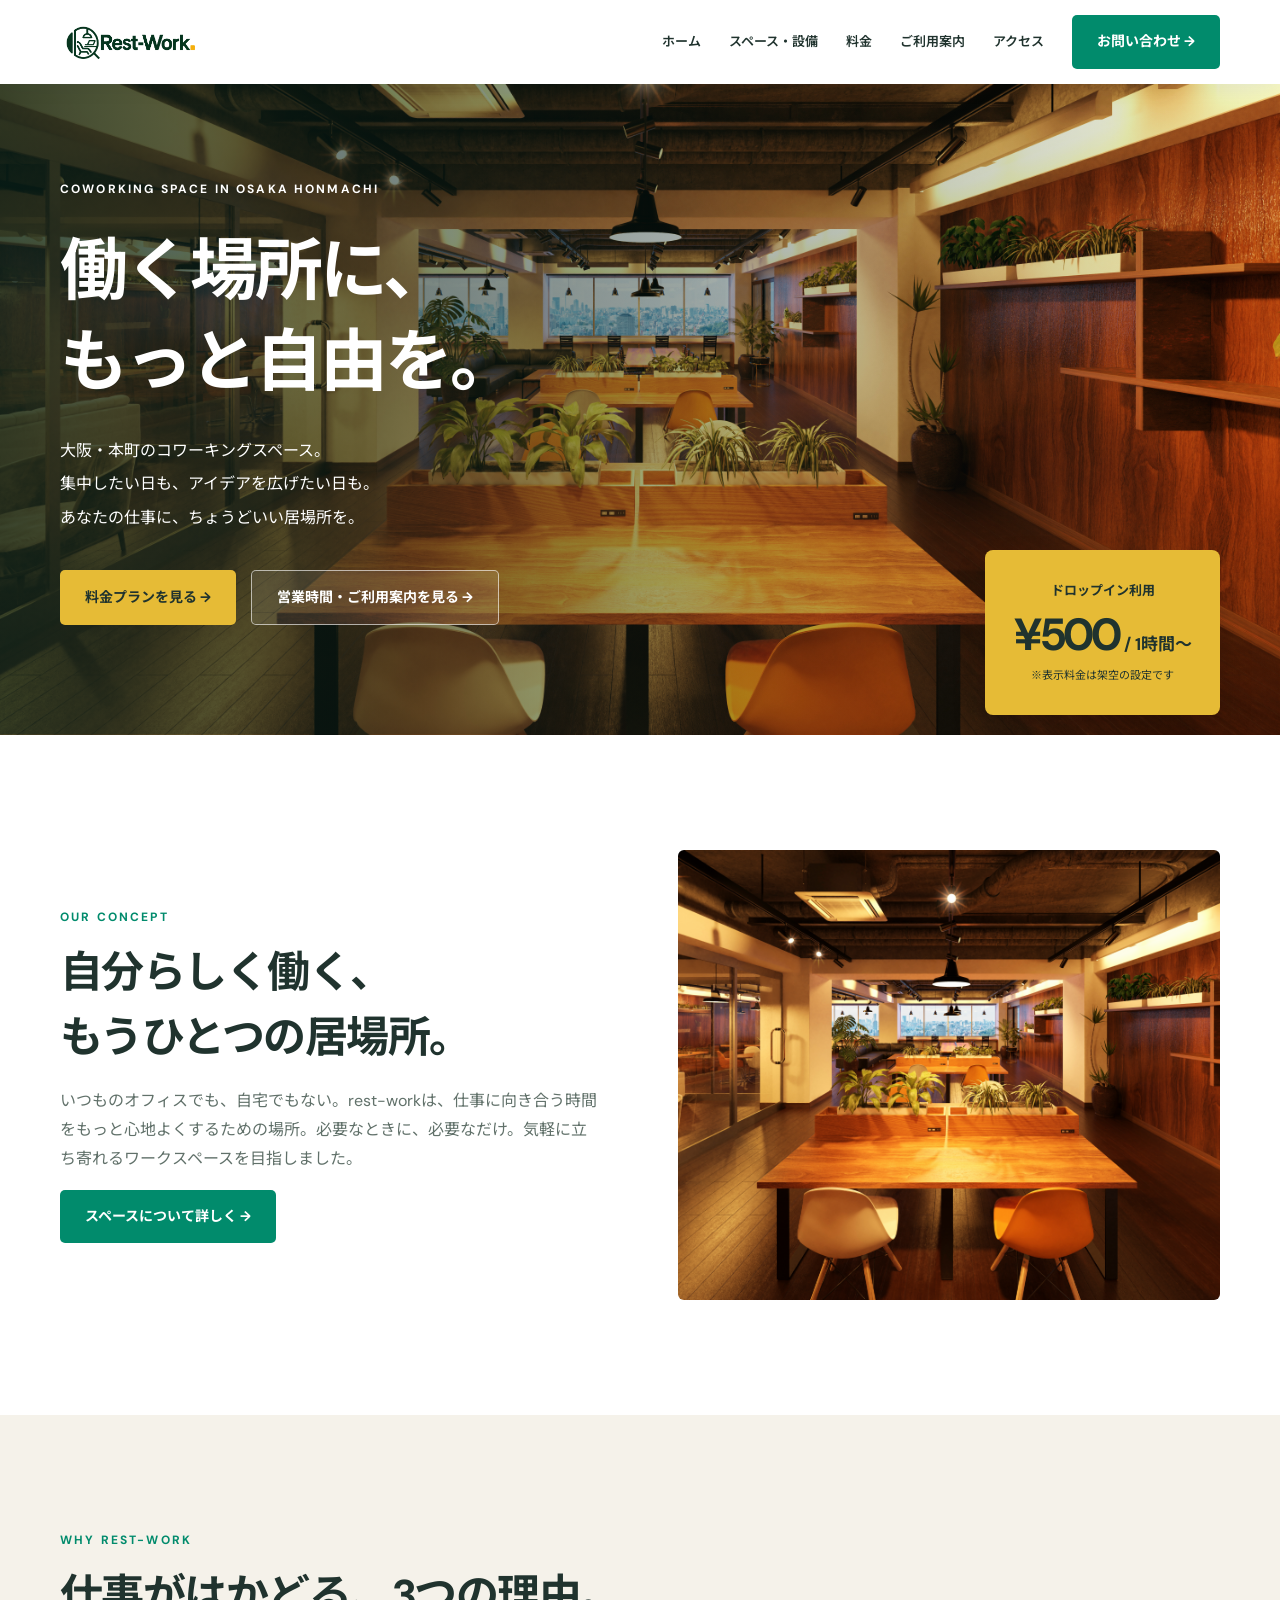
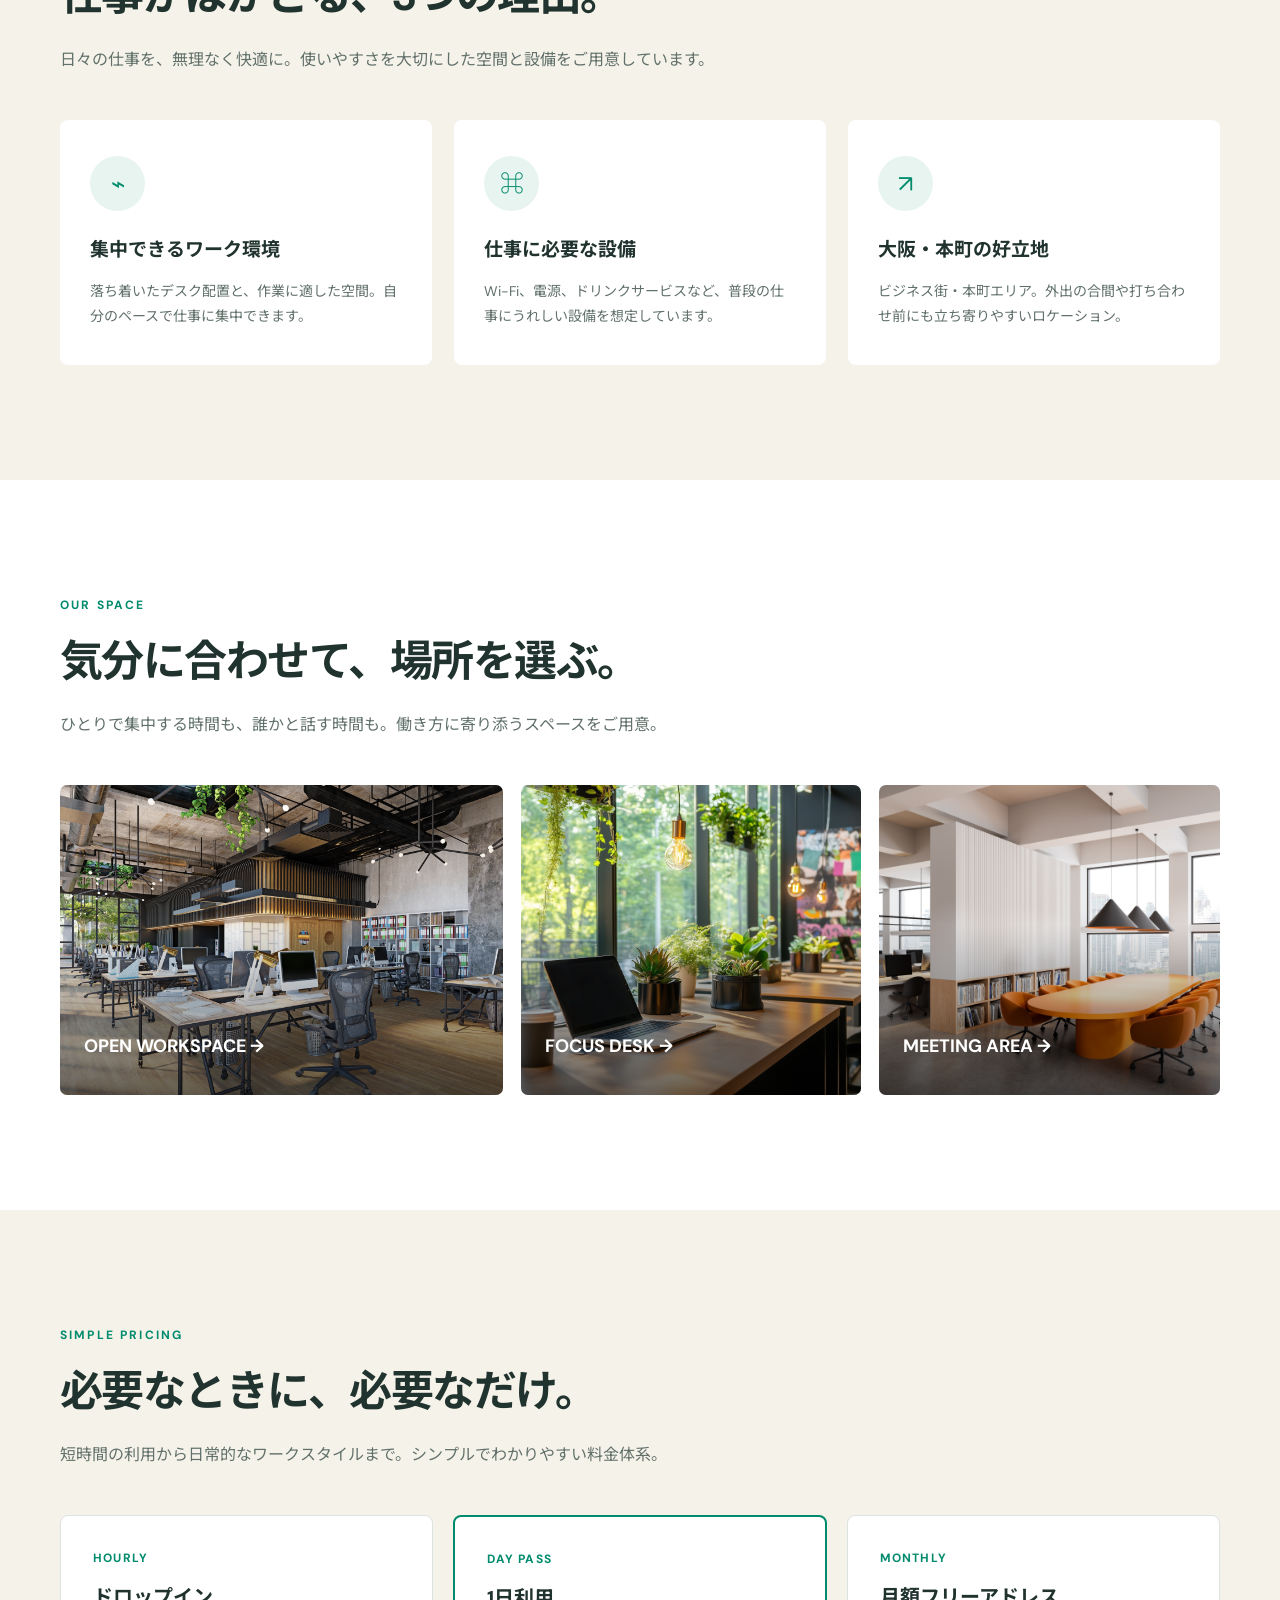
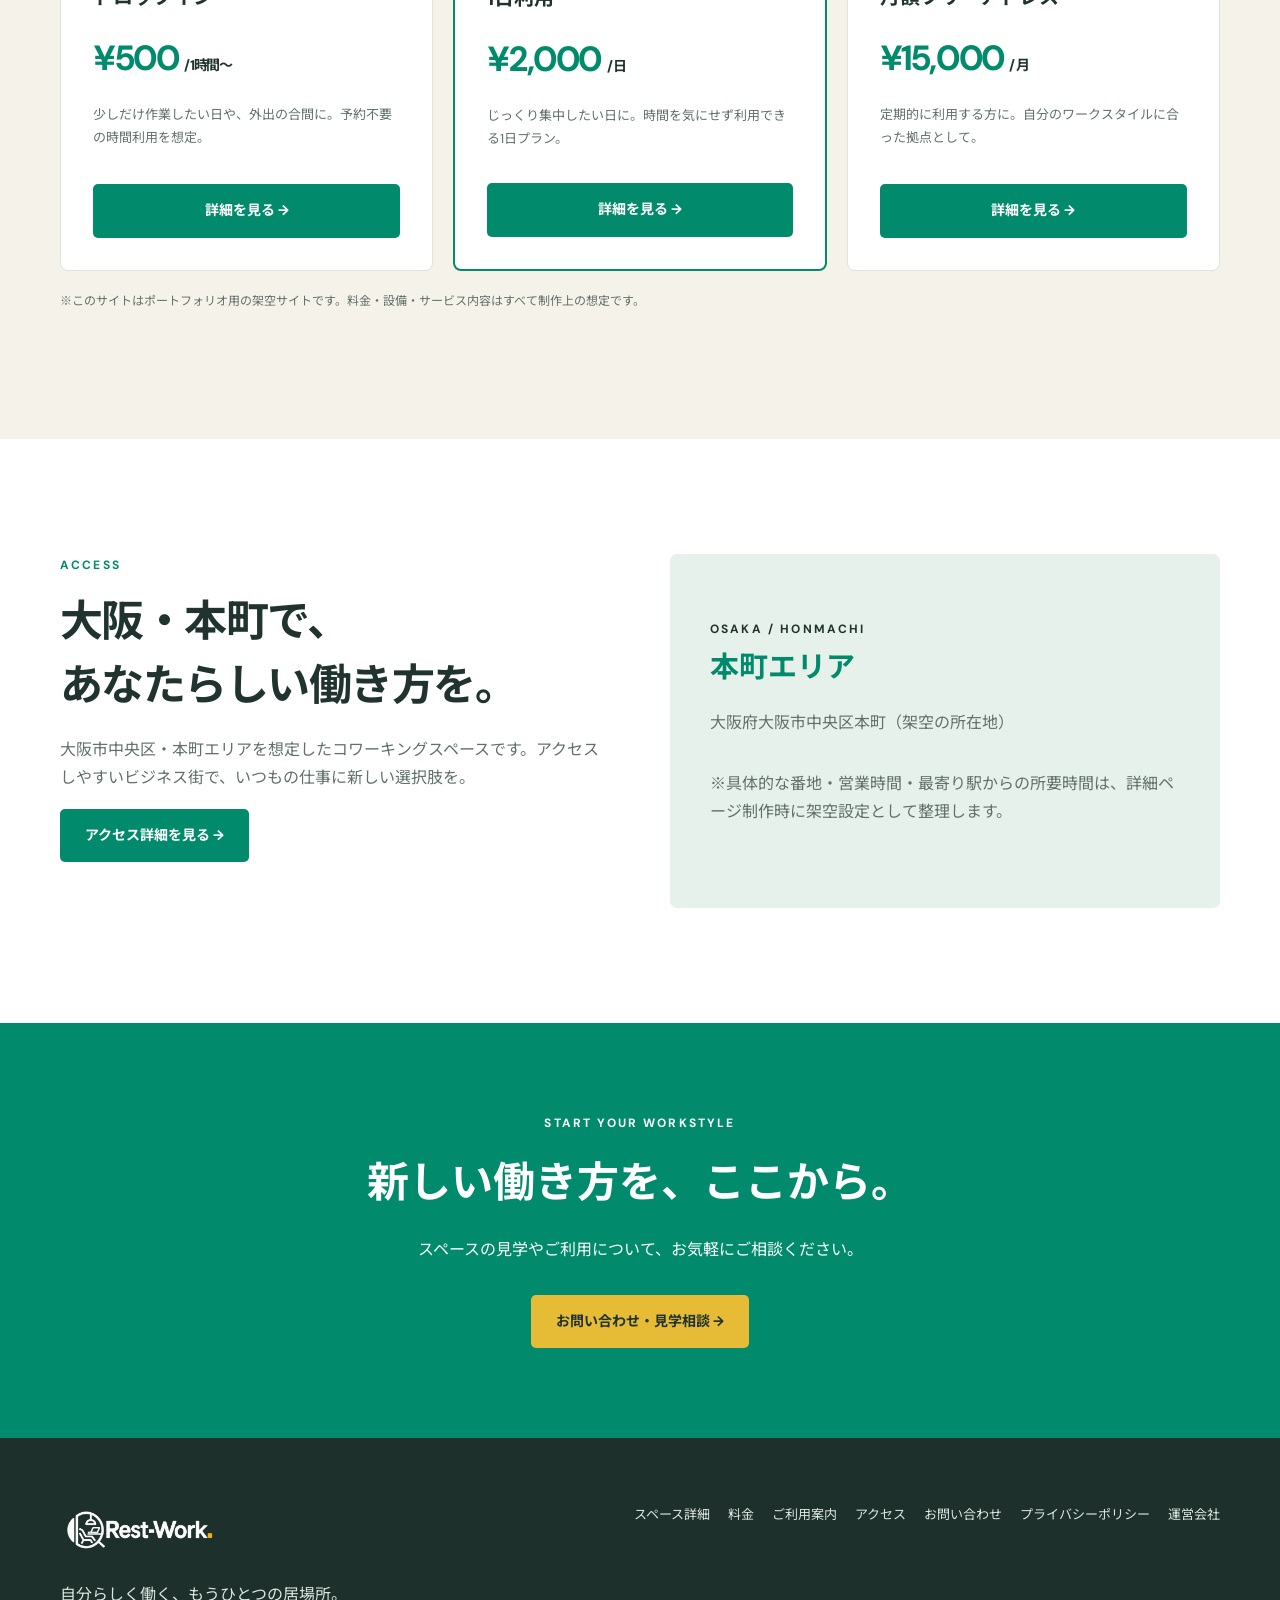
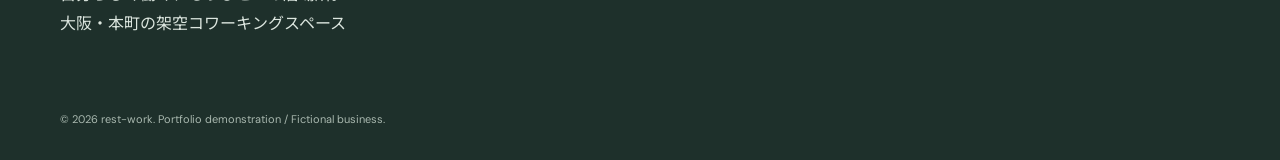
==== commit e5eacd36: "Add ripple loading animation" ====
--- a/index.html
+++ b/index.html
@@ -12,6 +12,16 @@
   </head>
 
   <body>
+    <div class="top-loading" data-top-loading role="status" aria-label="Rest-Workを読み込んでいます">
+      <div class="top-loading-inner">
+        <div class="top-loading-visual" aria-hidden="true">
+          <span class="top-loading-ripple top-loading-ripple-one"></span>
+          <span class="top-loading-ripple top-loading-ripple-two"></span>
+          <span class="top-loading-mark"><img src="img/logo.png" alt=""></span>
+        </div>
+        <p class="top-loading-copy">COMFORT SPACE</p>
+      </div>
+    </div>
     <header class="site-header">
       <div class="wrap header-inner">
         <a class="logo" href="index.html" aria-label="rest-work トップ">
--- a/assets/css/style.css
+++ b/assets/css/style.css
@@ -4,3 +4,6 @@
  .breadcrumb{display:flex;gap:12px;align-items:center;padding-top:28px;font-size:13px;color:var(--muted)}.breadcrumb a{color:var(--green);font-weight:700}.space-detail-grid{display:grid;gap:85px}.space-detail{display:grid;grid-template-columns:1.05fr 1fr;gap:65px;align-items:center}.space-detail-reverse .space-detail-image{order:2}.space-detail-image{height:380px;border-radius:8px;overflow:hidden}.space-detail-body .eyebrow{color:var(--green)}.space-detail-body h2{font-size:clamp(28px,3.5vw,43px);line-height:1.45;margin:12px 0 18px}.space-detail-body p{color:var(--muted)}.check-list{list-style:none;padding:0;margin:24px 0 0;color:var(--ink);font-size:14px}.check-list li{padding:8px 0 8px 25px;border-bottom:1px solid var(--line);position:relative}.check-list li:before{content:'✓';position:absolute;left:0;color:var(--green);font-weight:700}.pricing-grid-wide{grid-template-columns:repeat(2,1fr)}.pricing-grid-wide .plan h2{font-size:21px;margin:9px 0 12px}.price-table{border-collapse:collapse;width:100%;background:#fff;border:1px solid var(--line);text-align:left}.price-table th,.price-table td{padding:17px 22px;border-bottom:1px solid var(--line)}.price-table thead th{background:#e7f1eb;color:var(--green);font-size:13px}.price-table tbody tr:last-child th,.price-table tbody tr:last-child td{border-bottom:0}.notice-box{margin-top:28px;padding:25px 28px;border-left:4px solid var(--yellow);background:#fffaf0}.notice-box strong{display:block;margin-bottom:8px}.notice-box ul{margin:0;padding-left:20px;color:var(--muted);font-size:14px}.map-placeholder{height:380px;background:#e7f1eb;border-radius:8px;position:relative;overflow:hidden}.map-grid{position:absolute;inset:0;background-image:linear-gradient(35deg,transparent 48%,#ffffffb8 49%,#ffffffb8 51%,transparent 52%),linear-gradient(120deg,transparent 48%,#ffffffb8 49%,#ffffffb8 51%,transparent 52%);background-size:90px 90px}.map-road{height:12px;background:#fff;position:absolute;transform:rotate(-18deg);left:-20%;right:-20%;box-shadow:0 0 0 1px #d5e3da}.road-one{top:35%}.road-two{top:65%;transform:rotate(24deg)}.map-pin{position:absolute;top:45%;left:47%;color:var(--green);font-size:34px;text-align:center}.map-pin span{display:block;background:#fff;color:var(--ink);font-size:13px;line-height:1.4;padding:6px 12px;border-radius:5px;box-shadow:0 4px 12px #20332e1c}.map-pin small{color:var(--muted)}.small-note{font-size:12px}.route-list{list-style:none;padding:0;margin:0}.route-list li{display:flex;gap:24px;padding:24px 0;border-top:1px solid var(--line)}.route-list li>span{color:var(--green);font-weight:700;letter-spacing:.12em}.route-list strong{display:block;font-size:18px;margin-bottom:6px}.route-list p{color:var(--muted);margin:0;font-size:14px}.form-layout{max-width:760px}.demo-notice{display:flex;gap:12px;padding:15px 18px;background:#e7f1eb;border-radius:6px;margin-bottom:25px;font-size:13px}.demo-notice strong{color:var(--green)}.contact-form{display:grid;gap:22px}.form-field label{display:block;font-weight:700;margin-bottom:7px}.form-field label span{color:#b34b38}.form-field input,.form-field select,.form-field textarea{width:100%;border:1px solid #cbd8d1;border-radius:5px;padding:13px 14px;font:inherit;color:var(--ink);background:#fff}.form-field input:focus,.form-field select:focus,.form-field textarea:focus{outline:3px solid #018b6c40;border-color:var(--green)}.form-field [aria-invalid="true"]{border-color:#b34b38}.field-error{color:#b34b38;font-size:12px;margin:5px 0 0;min-height:1.5em}.contact-form .btn{justify-self:start}.contact-confirm,.contact-complete{text-align:left;background:var(--cream);padding:35px;border-radius:8px}.contact-confirm h2,.contact-complete h2{margin-top:12px}.success-icon{display:grid;place-items:center;width:52px;height:52px;border-radius:50%;background:#e7f4ef;color:var(--green);font-size:24px}.confirm-body{border-top:1px solid var(--line);margin-top:20px}.confirm-body dl{display:grid;grid-template-columns:160px 1fr;border-bottom:1px solid var(--line);padding:12px 0;margin:0}.confirm-body dt{font-weight:700}.confirm-body dd{margin:0;white-space:pre-wrap}.form-actions{display:flex;gap:12px;flex-wrap:wrap;margin-top:25px}.btn-outline-dark{background:transparent;color:var(--ink);border:1px solid var(--ink)}.btn-outline-dark:hover{background:#20332e12}.legal-content{max-width:800px}.legal-content section{border-top:1px solid var(--line);padding:30px 0}.legal-content h2{font-size:21px;margin:0 0 12px}.legal-content p{color:var(--muted)}.legal-lead{font-size:16px;color:var(--ink)!important;margin:0 0 35px}.company-grid{display:grid;grid-template-columns:1fr 1fr;gap:70px;align-items:center}.company-mark{min-height:300px;border-radius:8px;background:var(--green);color:#fff;display:flex;flex-direction:column;align-items:center;justify-content:center;font-size:60px;letter-spacing:-.08em}.company-mark strong{color:var(--yellow);font-size:78px}.company-profile{margin:0;border-top:1px solid var(--line)}.company-profile>div{display:grid;grid-template-columns:150px 1fr;gap:25px;padding:18px 0;border-bottom:1px solid var(--line)}.company-profile dt{font-weight:700;color:var(--green)}.company-profile dd{margin:0;color:var(--muted)}
 @media(max-width:700px){.breadcrumb{padding-top:20px;font-size:12px}.space-detail{grid-template-columns:1fr;gap:28px}.space-detail-reverse .space-detail-image{order:0}.space-detail-image{height:270px}.pricing-grid-wide{grid-template-columns:1fr}.price-table th,.price-table td{padding:14px 12px;font-size:13px}.map-placeholder{height:280px}.route-list li{gap:14px}.route-list strong{font-size:16px}.form-layout{width:min(100%,760px)}.demo-notice{display:block}.demo-notice span{display:block;margin-top:4px}.contact-confirm,.contact-complete{padding:25px 20px}.confirm-body dl{grid-template-columns:1fr;gap:3px}.company-grid{grid-template-columns:1fr;gap:30px}.company-mark{min-height:220px;font-size:48px}.company-mark strong{font-size:62px}.company-profile>div{grid-template-columns:1fr;gap:3px}}
  .logo{display:inline-flex;align-items:center;height:46px;width:180px}.logo img{width:100%;height:100%;object-fit:contain;object-position:left center}.footer .logo{height:52px;width:205px}.footer .logo img{object-position:left center}@media(max-width:700px){.logo{height:38px;width:148px}.footer .logo{height:46px;width:180px}}
+
+/* Top-page first-visit loading animation */
+.top-loading{position:fixed;inset:0;z-index:1000;display:grid;place-items:center;background:#f8faf8;color:var(--green);opacity:1;visibility:visible}.top-loading-inner{display:flex;flex-direction:column;align-items:center;gap:22px}.top-loading-visual{position:relative;display:grid;place-items:center;width:min(68vw,310px);height:min(68vw,310px)}.top-loading-mark{position:relative;z-index:2;width:min(62vw,260px);height:auto;opacity:0;transform:translateY(8px);animation:top-loading-logo-in .75s cubic-bezier(.22,1,.36,1) .1s forwards}.top-loading-mark img{width:100%;height:auto;object-fit:contain}.top-loading-ripple{position:absolute;z-index:1;width:38%;aspect-ratio:1;border:2px solid #018b6c66;border-radius:50%;opacity:0;animation:top-loading-ripple 1.8s cubic-bezier(.2,.65,.35,1) infinite}.top-loading-ripple-two{animation-delay:.36s}.top-loading-copy{margin:0;letter-spacing:.28em;font-size:11px;font-weight:700;opacity:0;transform:translateY(6px);animation:top-loading-copy-in .6s ease .55s forwards}.top-loading.is-leaving{animation:top-loading-out .42s ease forwards;pointer-events:none}@keyframes top-loading-logo-in{to{opacity:1;transform:translateY(0)}}@keyframes top-loading-ripple{0%{opacity:0;transform:scale(.6)}18%{opacity:.7}100%{opacity:0;transform:scale(2.8)}}@keyframes top-loading-copy-in{to{opacity:1;transform:translateY(0)}}@keyframes top-loading-out{to{opacity:0;visibility:hidden}}@media(max-width:700px){.top-loading-inner{gap:18px}.top-loading-visual{width:78vw;height:78vw}.top-loading-mark{width:72vw}.top-loading-copy{font-size:10px}}@media(prefers-reduced-motion:reduce){.top-loading-mark,.top-loading-ripple,.top-loading-copy{animation:none;opacity:1;transform:none}.top-loading-ripple{display:none}.top-loading.is-leaving{animation:none;opacity:0;visibility:hidden}}
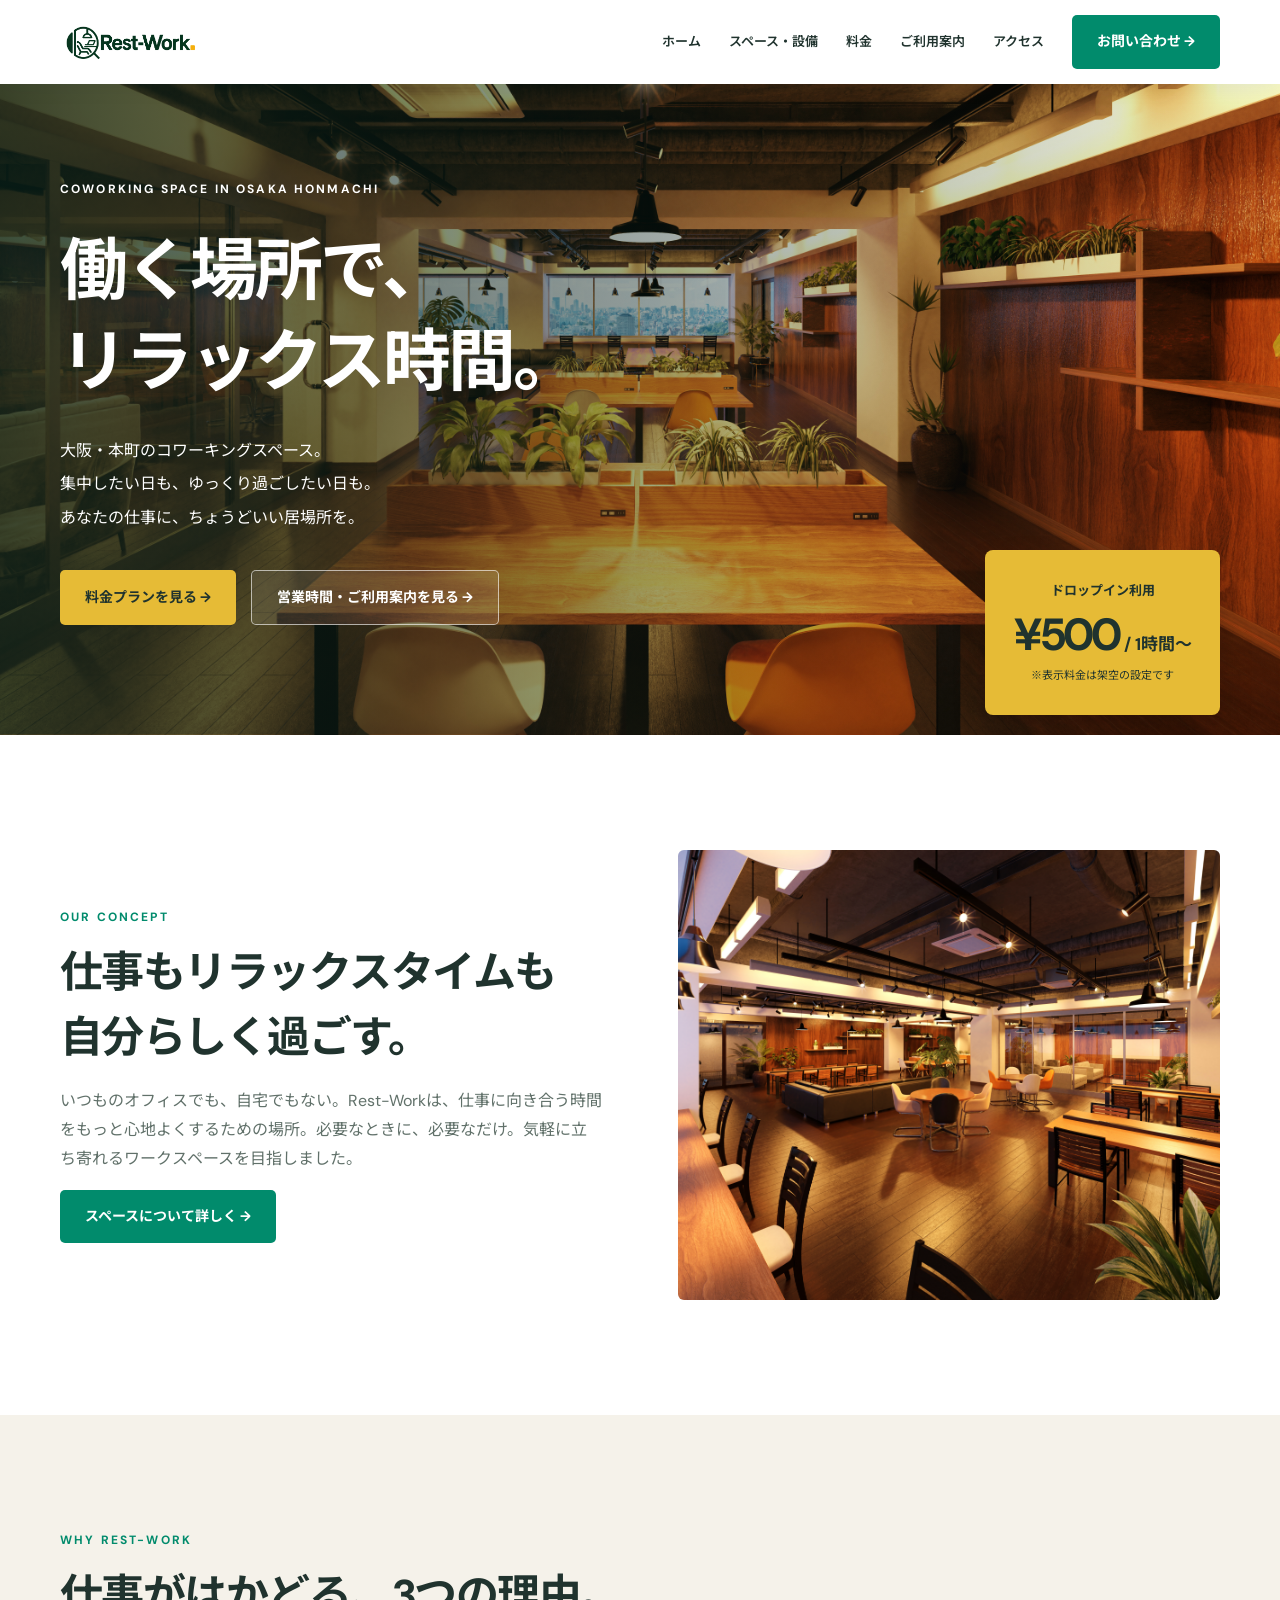
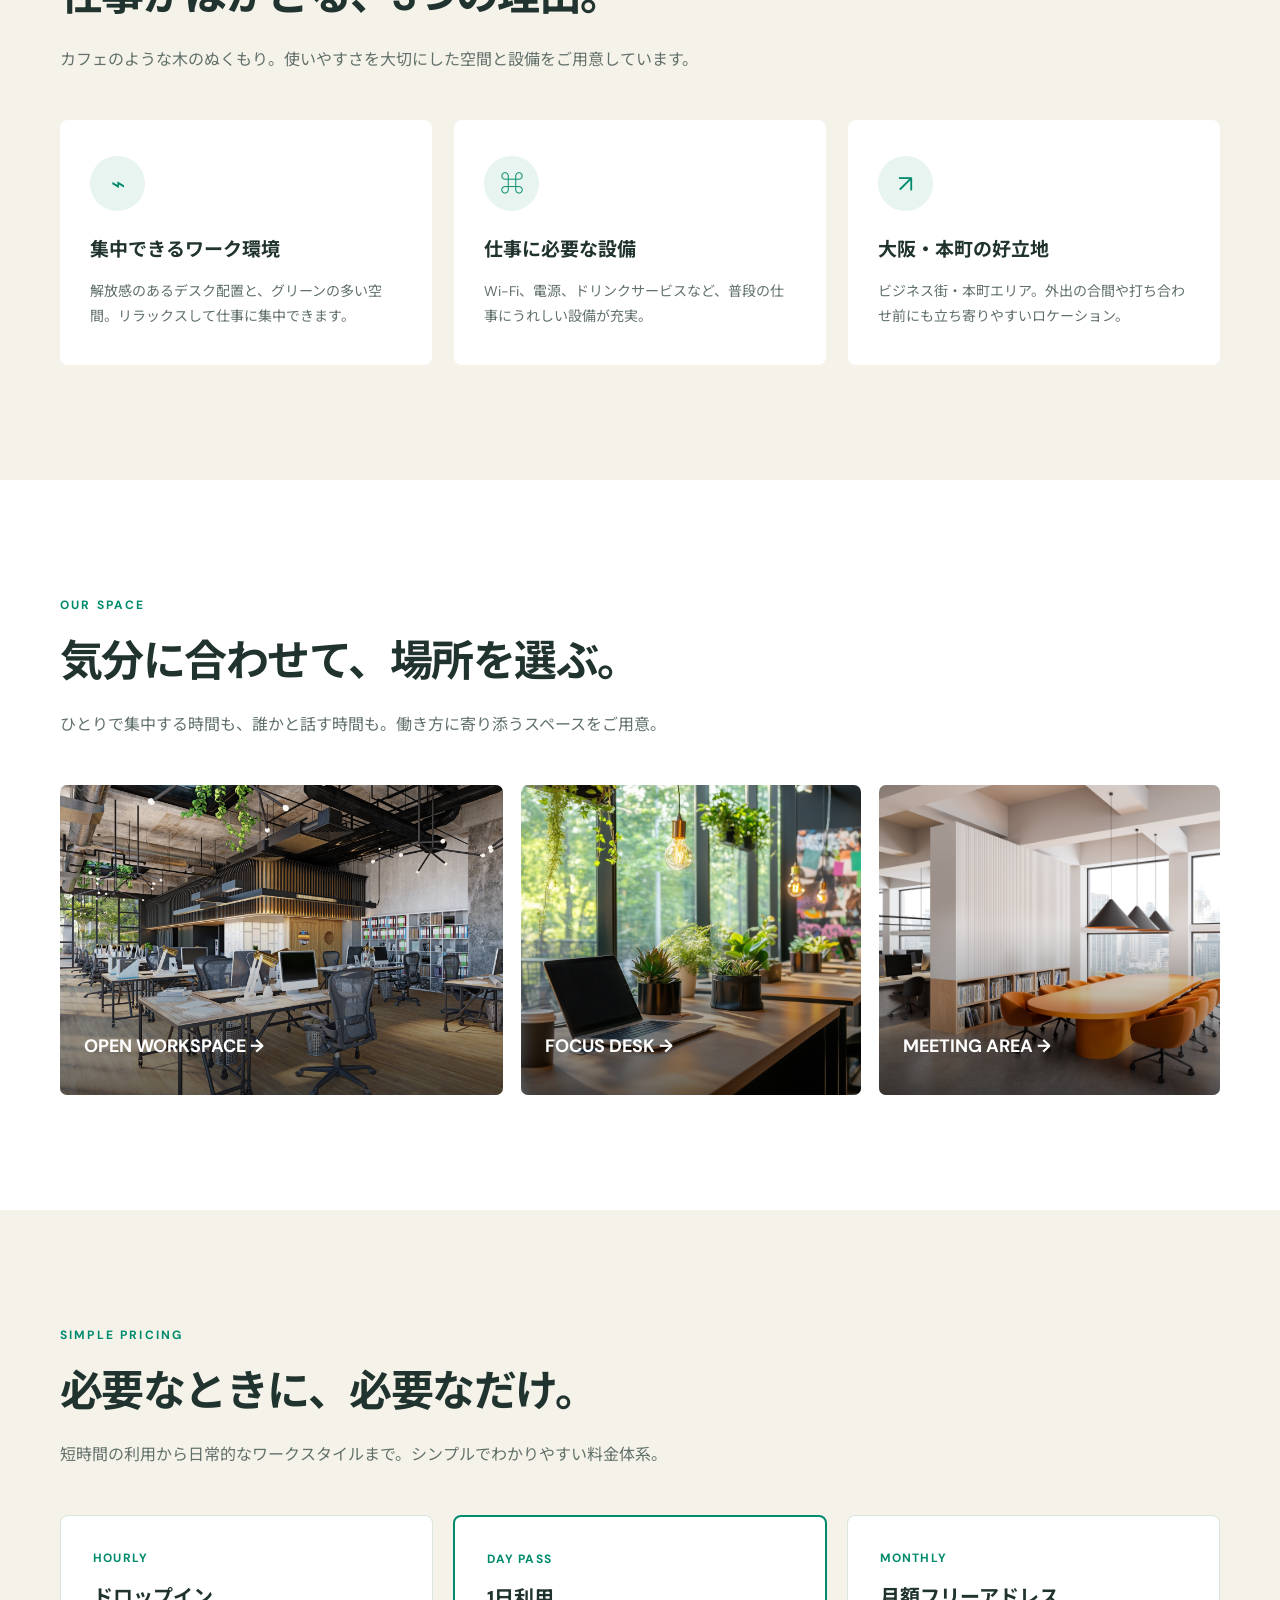
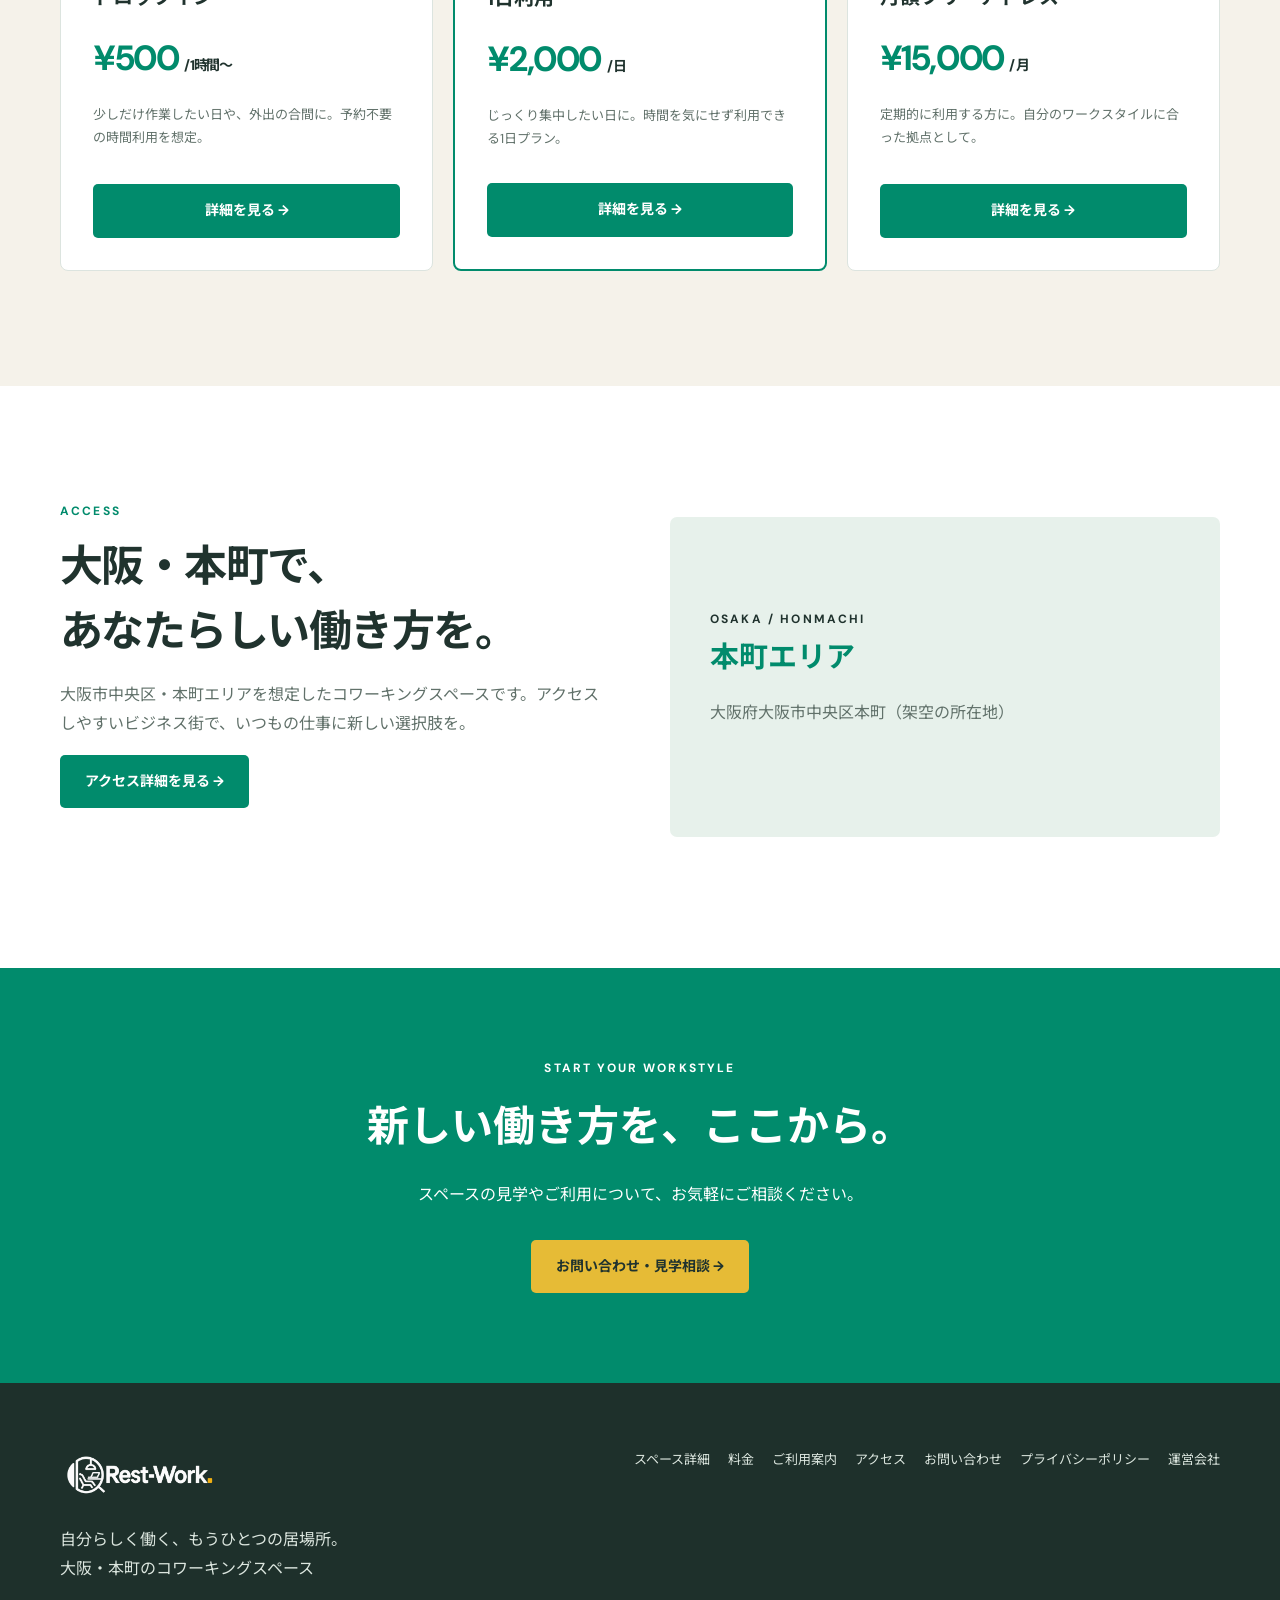
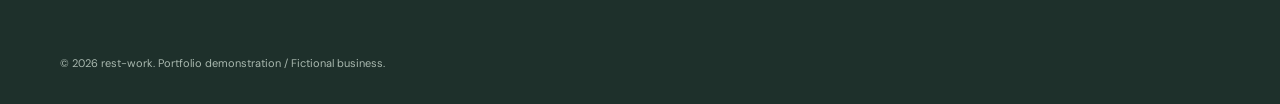
==== commit 0edd1e41: "index up" ====
--- a/index.html
+++ b/index.html
@@ -3,7 +3,7 @@
   <head>
     <meta charset="utf-8">
     <meta name="viewport" content="width=device-width, initial-scale=1">
-    <meta name="description" content="大阪・本町の架空コワーキングスペース rest-work。1時間500円から、自由な働き方を。">
+    <meta name="description" content="大阪・本町の架空のコワーキングスペース rest-work。1時間500円から、自由な働き方を。">
     <title>rest-work | 大阪・本町のコワーキングスペース</title>
     <link rel="preconnect" href="https://fonts.googleapis.com">
     <link rel="preconnect" href="https://fonts.gstatic.com" crossorigin>
@@ -47,12 +47,12 @@
         <div class="wrap hero-inner">
           <div class="eyebrow">COWORKING SPACE IN OSAKA HONMACHI</div>
           <h1>
-            働く場所に、<br>
-            もっと自由を。
+            働く場所で、<br>
+            リラックス時間。
           </h1>
           <p>
             大阪・本町のコワーキングスペース。<br>
-            集中したい日も、アイデアを広げたい日も。<br>
+            集中したい日も、ゆっくり過ごしたい日も。<br>
             あなたの仕事に、ちょうどいい居場所を。
           </p>
           <div class="hero-actions">
@@ -72,14 +72,14 @@
           <div class="section-heading">
             <div class="eyebrow">OUR CONCEPT</div>
             <h2>
-              自分らしく働く、<br>
-              もうひとつの居場所。
+              仕事もリラックスタイムも<br>
+              自分らしく過ごす。
             </h2>
-            <p>いつものオフィスでも、自宅でもない。rest-workは、仕事に向き合う時間をもっと心地よくするための場所。必要なときに、必要なだけ。気軽に立ち寄れるワークスペースを目指しました。</p>
+            <p>いつものオフィスでも、自宅でもない。Rest-Workは、仕事に向き合う時間をもっと心地よくするための場所。必要なときに、必要なだけ。気軽に立ち寄れるワークスペースを目指しました。</p>
             <a class="btn" href="space.html">スペースについて詳しく →</a>
           </div>
           <div class="intro-photo">
-            <img loading="lazy" src="img/hero1.jpeg" alt="木の質感と自然光が心地よいオフィス空間">
+            <img loading="lazy" src="img/top.jpeg" alt="木の質感と自然光が心地よいオフィス空間">
           </div>
         </div>
       </section>
@@ -89,18 +89,18 @@
           <div class="section-heading">
             <div class="eyebrow">WHY REST-WORK</div>
             <h2>仕事がはかどる、3つの理由。</h2>
-            <p>日々の仕事を、無理なく快適に。使いやすさを大切にした空間と設備をご用意しています。</p>
+            <p>カフェのような木のぬくもり。使いやすさを大切にした空間と設備をご用意しています。</p>
           </div>
           <div class="features">
             <article class="feature">
               <div class="feature-icon">⌁</div>
               <h3>集中できるワーク環境</h3>
-              <p>落ち着いたデスク配置と、作業に適した空間。自分のペースで仕事に集中できます。</p>
+              <p>解放感のあるデスク配置と、グリーンの多い空間。リラックスして仕事に集中できます。</p>
             </article>
             <article class="feature">
               <div class="feature-icon">⌘</div>
               <h3>仕事に必要な設備</h3>
-              <p>Wi-Fi、電源、ドリンクサービスなど、普段の仕事にうれしい設備を想定しています。</p>
+              <p>Wi-Fi、電源、ドリンクサービスなど、普段の仕事にうれしい設備が充実。</p>
             </article>
             <article class="feature">
               <div class="feature-icon">↗</div>
@@ -165,7 +165,6 @@
               <a href="price.html" class="btn">詳細を見る →</a>
             </article>
           </div>
-          <p class="note">※このサイトはポートフォリオ用の架空サイトです。料金・設備・サービス内容はすべて制作上の想定です。</p>
         </div>
       </section>
 
@@ -184,7 +183,6 @@
             <span class="eyebrow">OSAKA / HONMACHI</span>
             <strong>本町エリア</strong>
             <p>大阪府大阪市中央区本町（架空の所在地）</p>
-            <p>※具体的な番地・営業時間・最寄り駅からの所要時間は、詳細ページ制作時に架空設定として整理します。</p>
           </div>
         </div>
       </section>
@@ -206,7 +204,7 @@
             <a class="logo" href="index.html">rest-work<span>.</span></a>
             <p>
               自分らしく働く、もうひとつの居場所。<br>
-              大阪・本町の架空コワーキングスペース
+              大阪・本町のコワーキングスペース
             </p>
           </div>
           <nav class="footer-nav" aria-label="フッターナビゲーション">
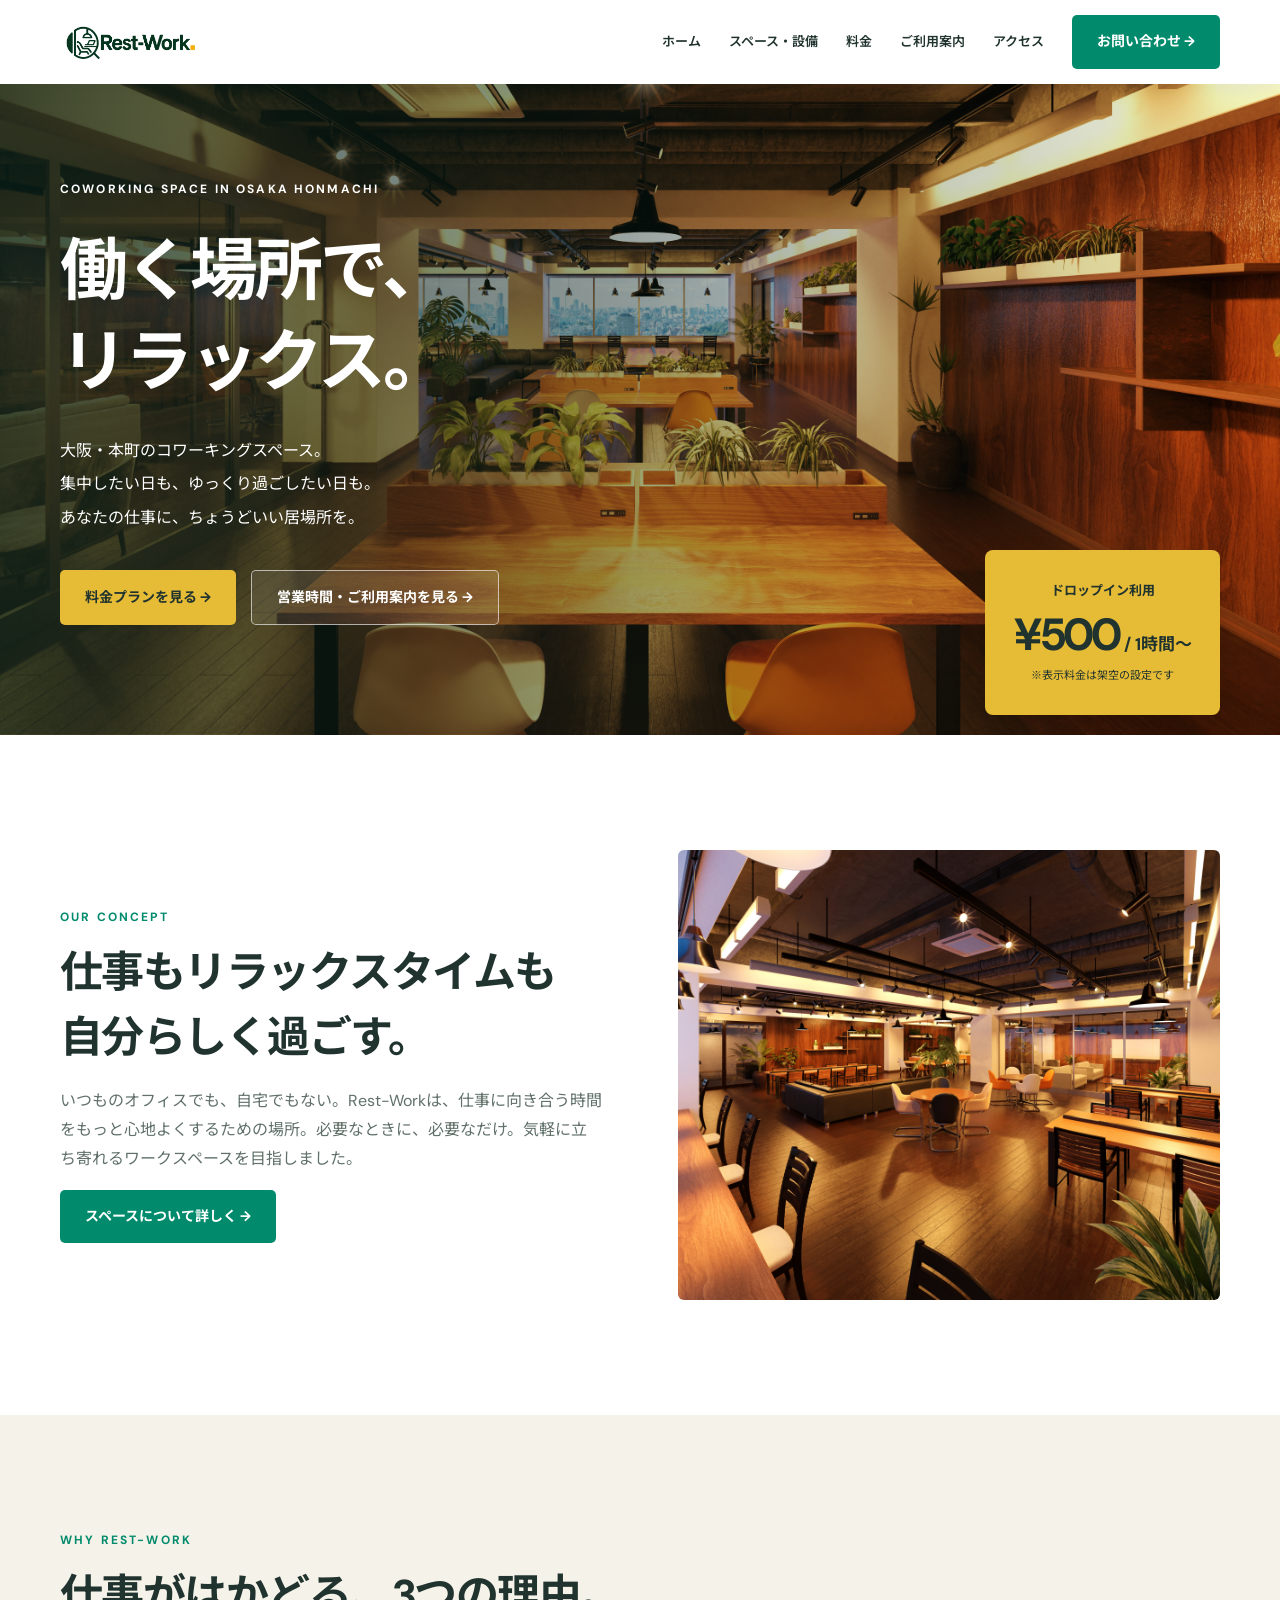
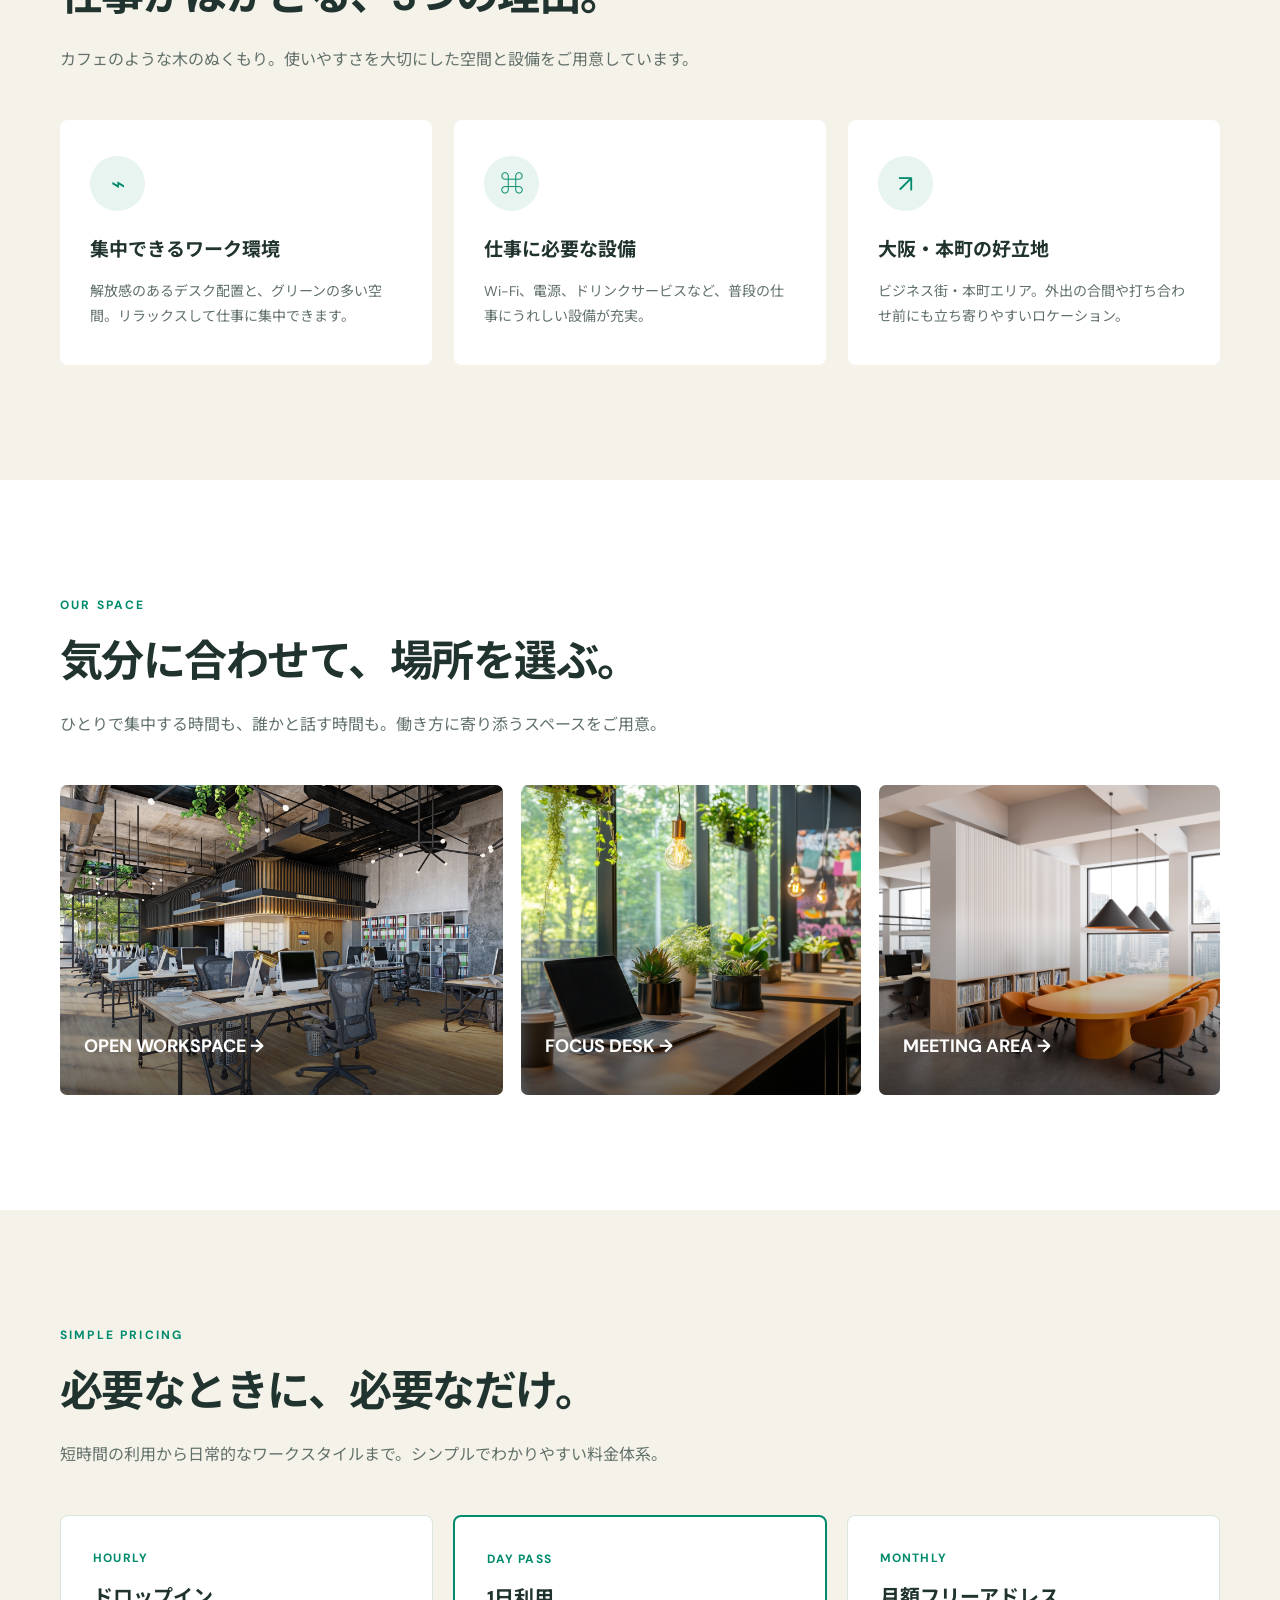
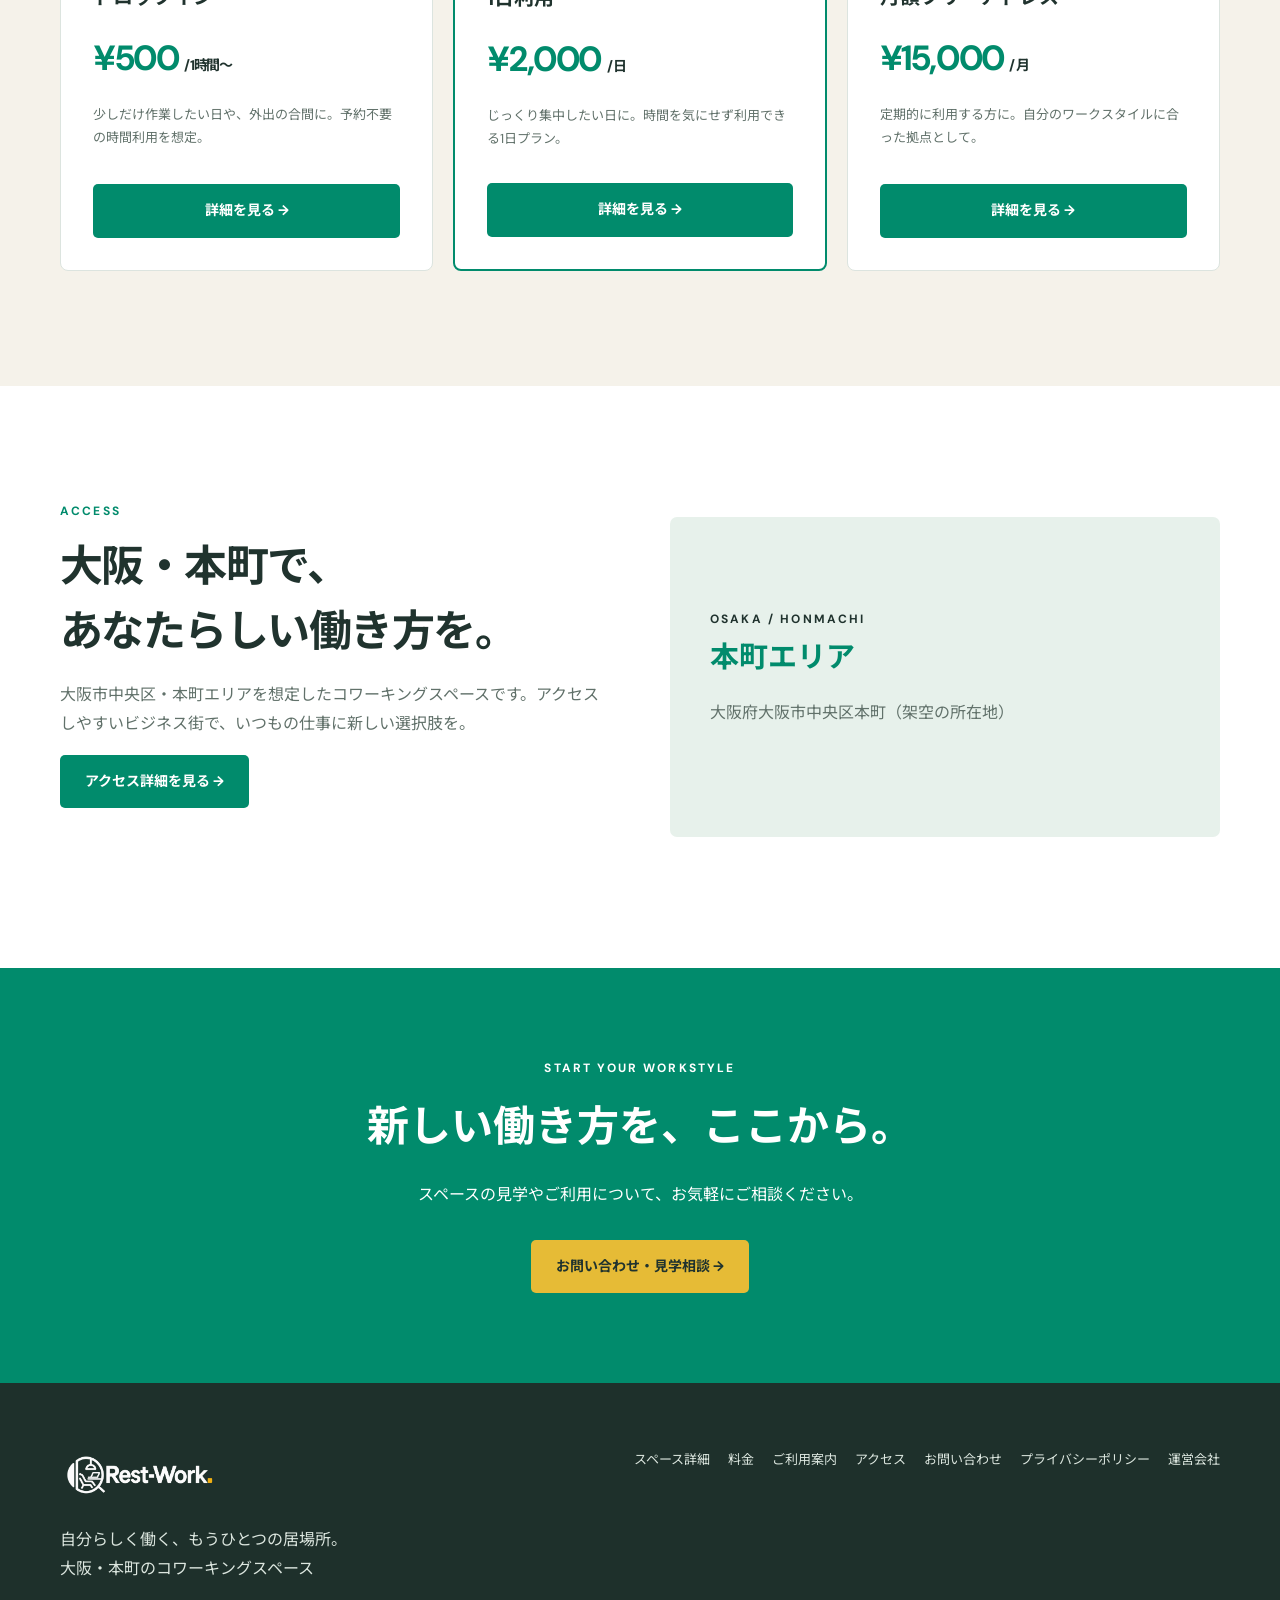
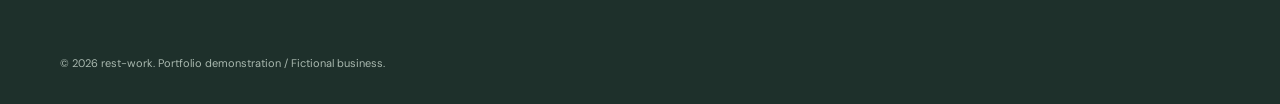
==== commit 0f44cc39: "index up" ====
--- a/index.html
+++ b/index.html
@@ -48,7 +48,7 @@
           <div class="eyebrow">COWORKING SPACE IN OSAKA HONMACHI</div>
           <h1>
             働く場所で、<br>
-            リラックス時間。
+            リラックス。
           </h1>
           <p>
             大阪・本町のコワーキングスペース。<br>
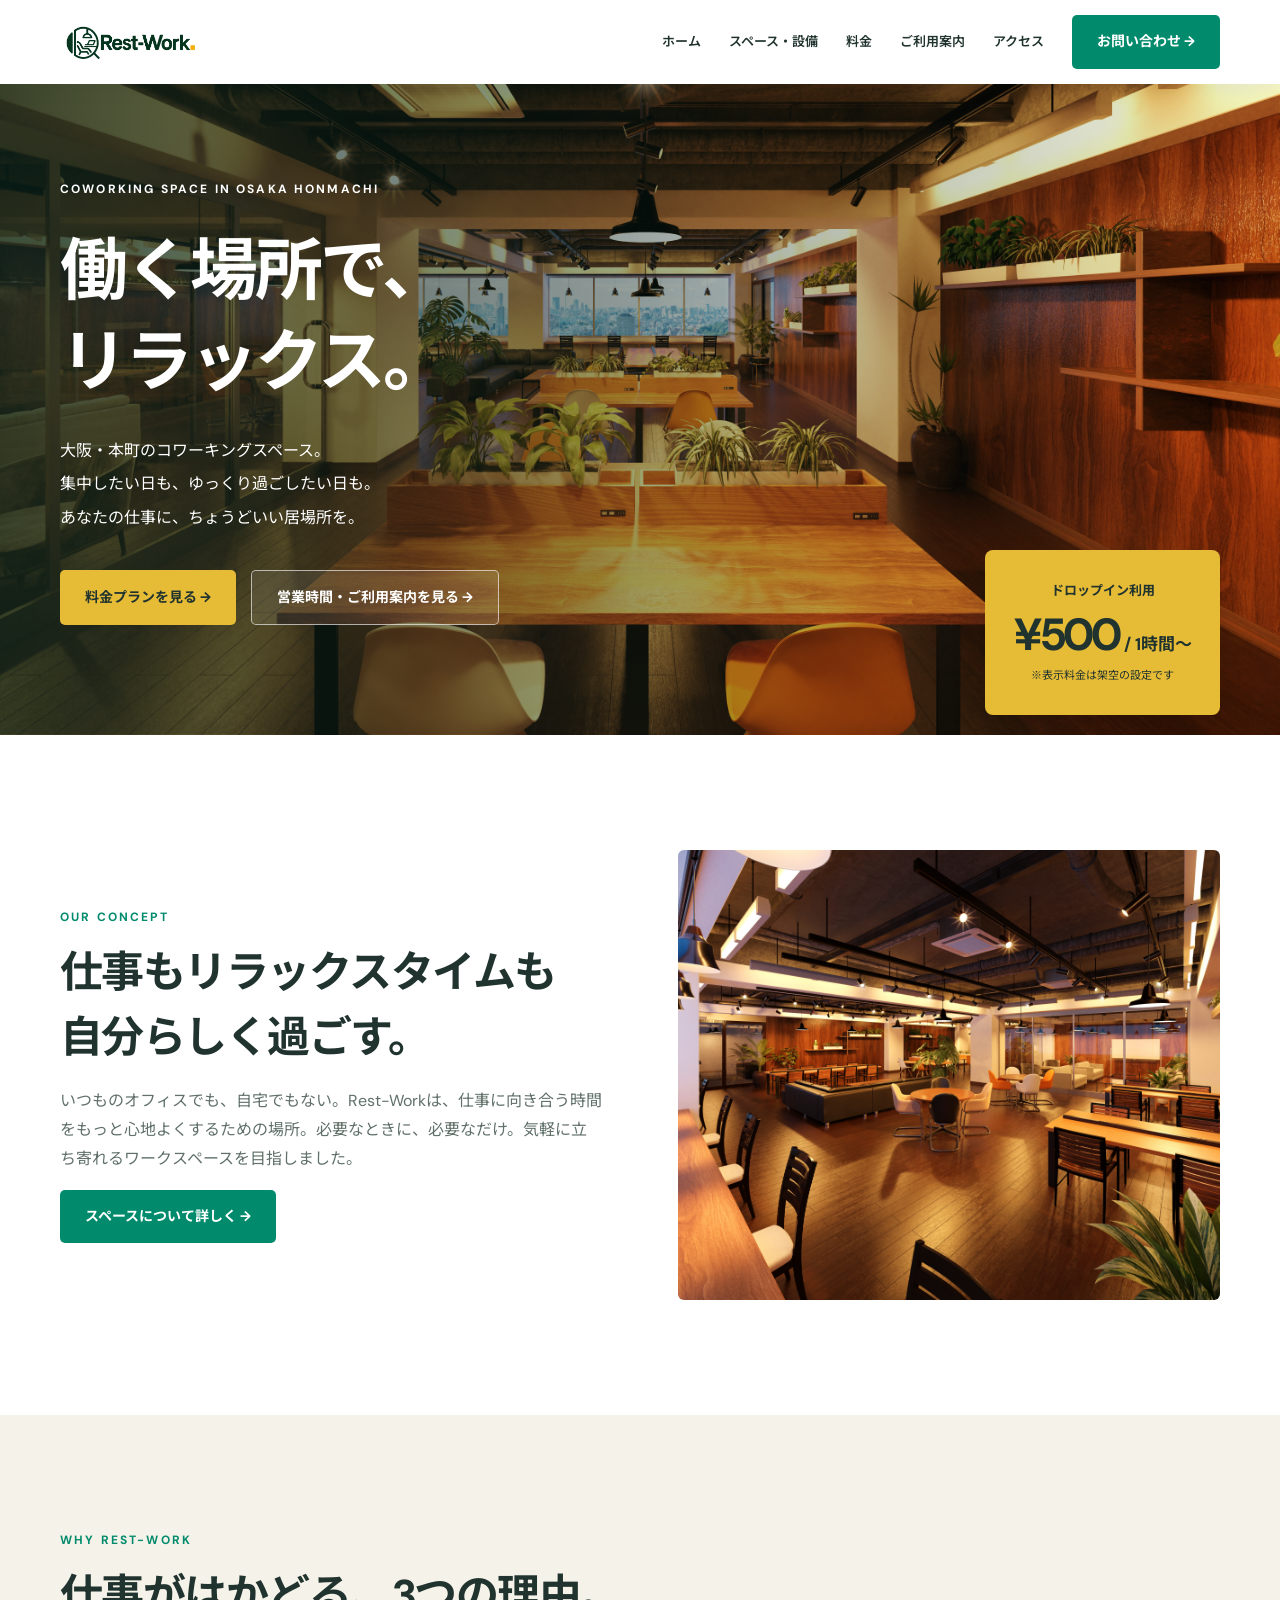
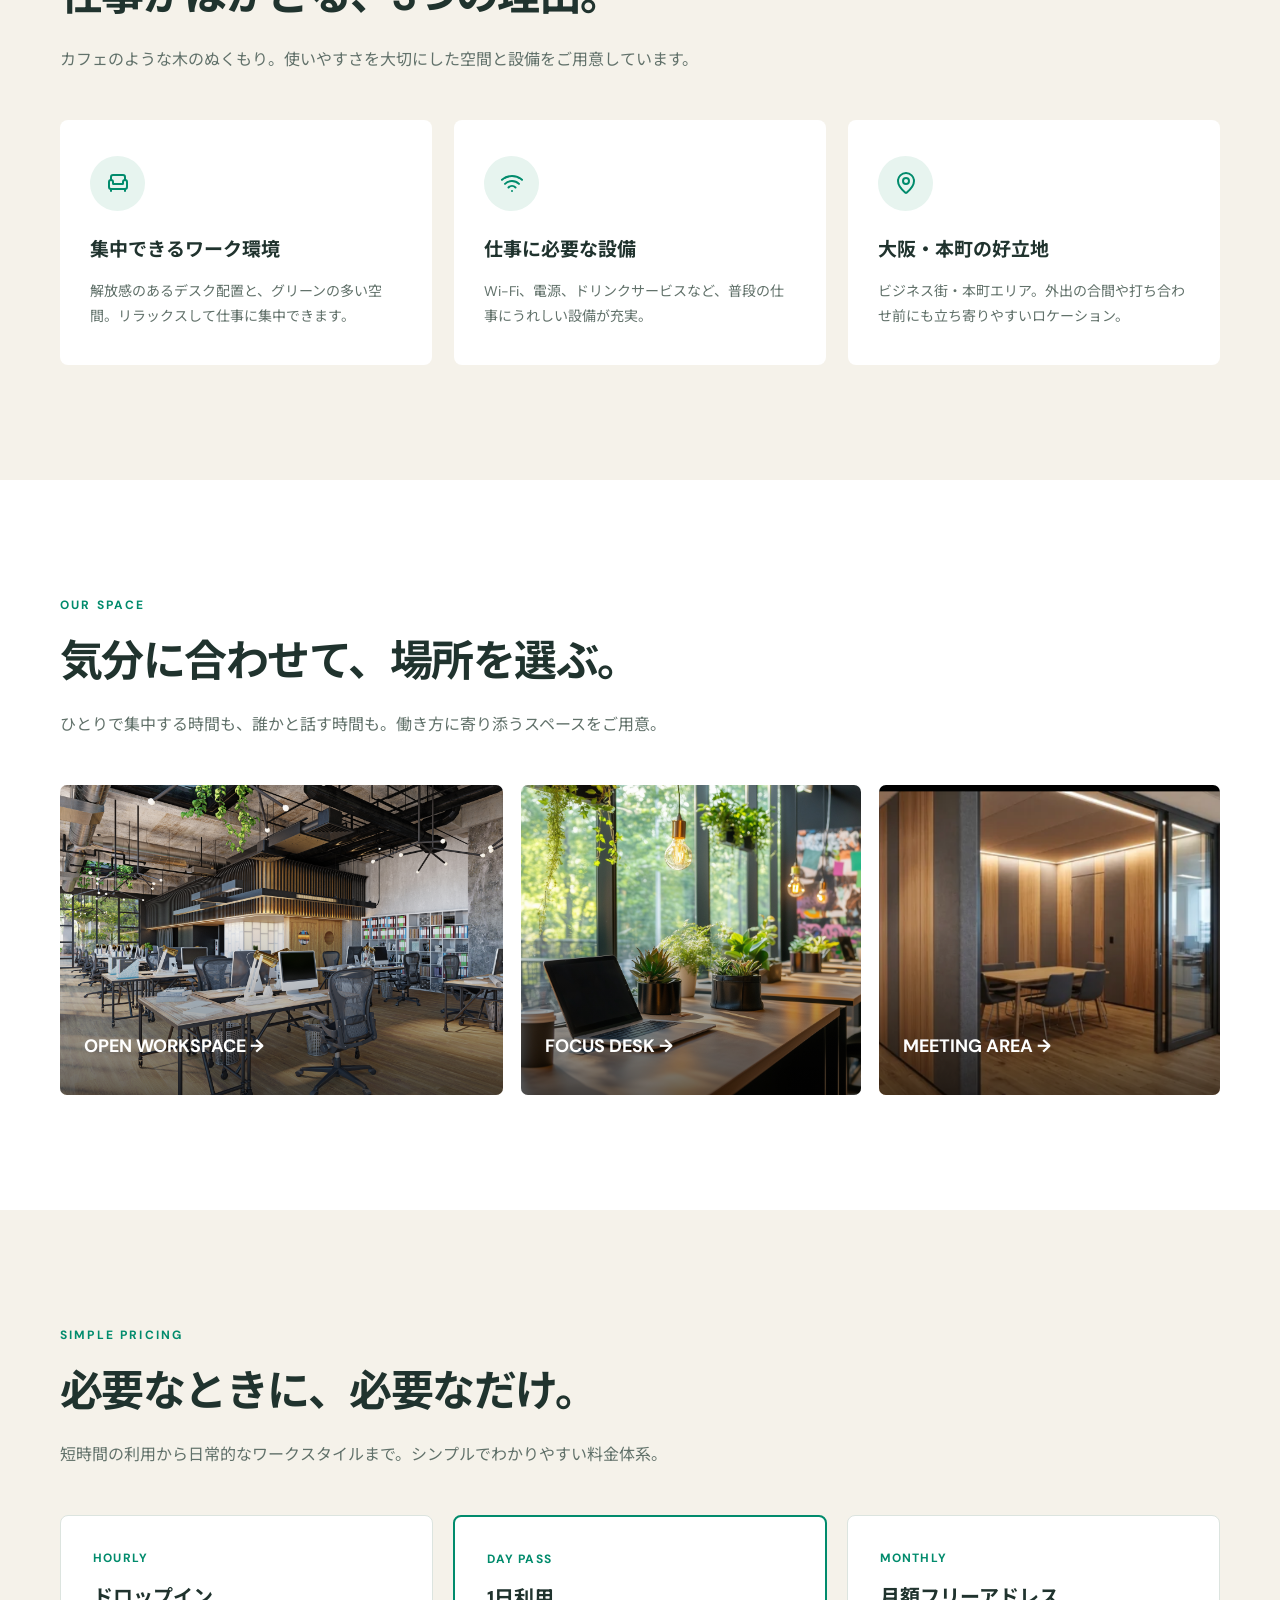
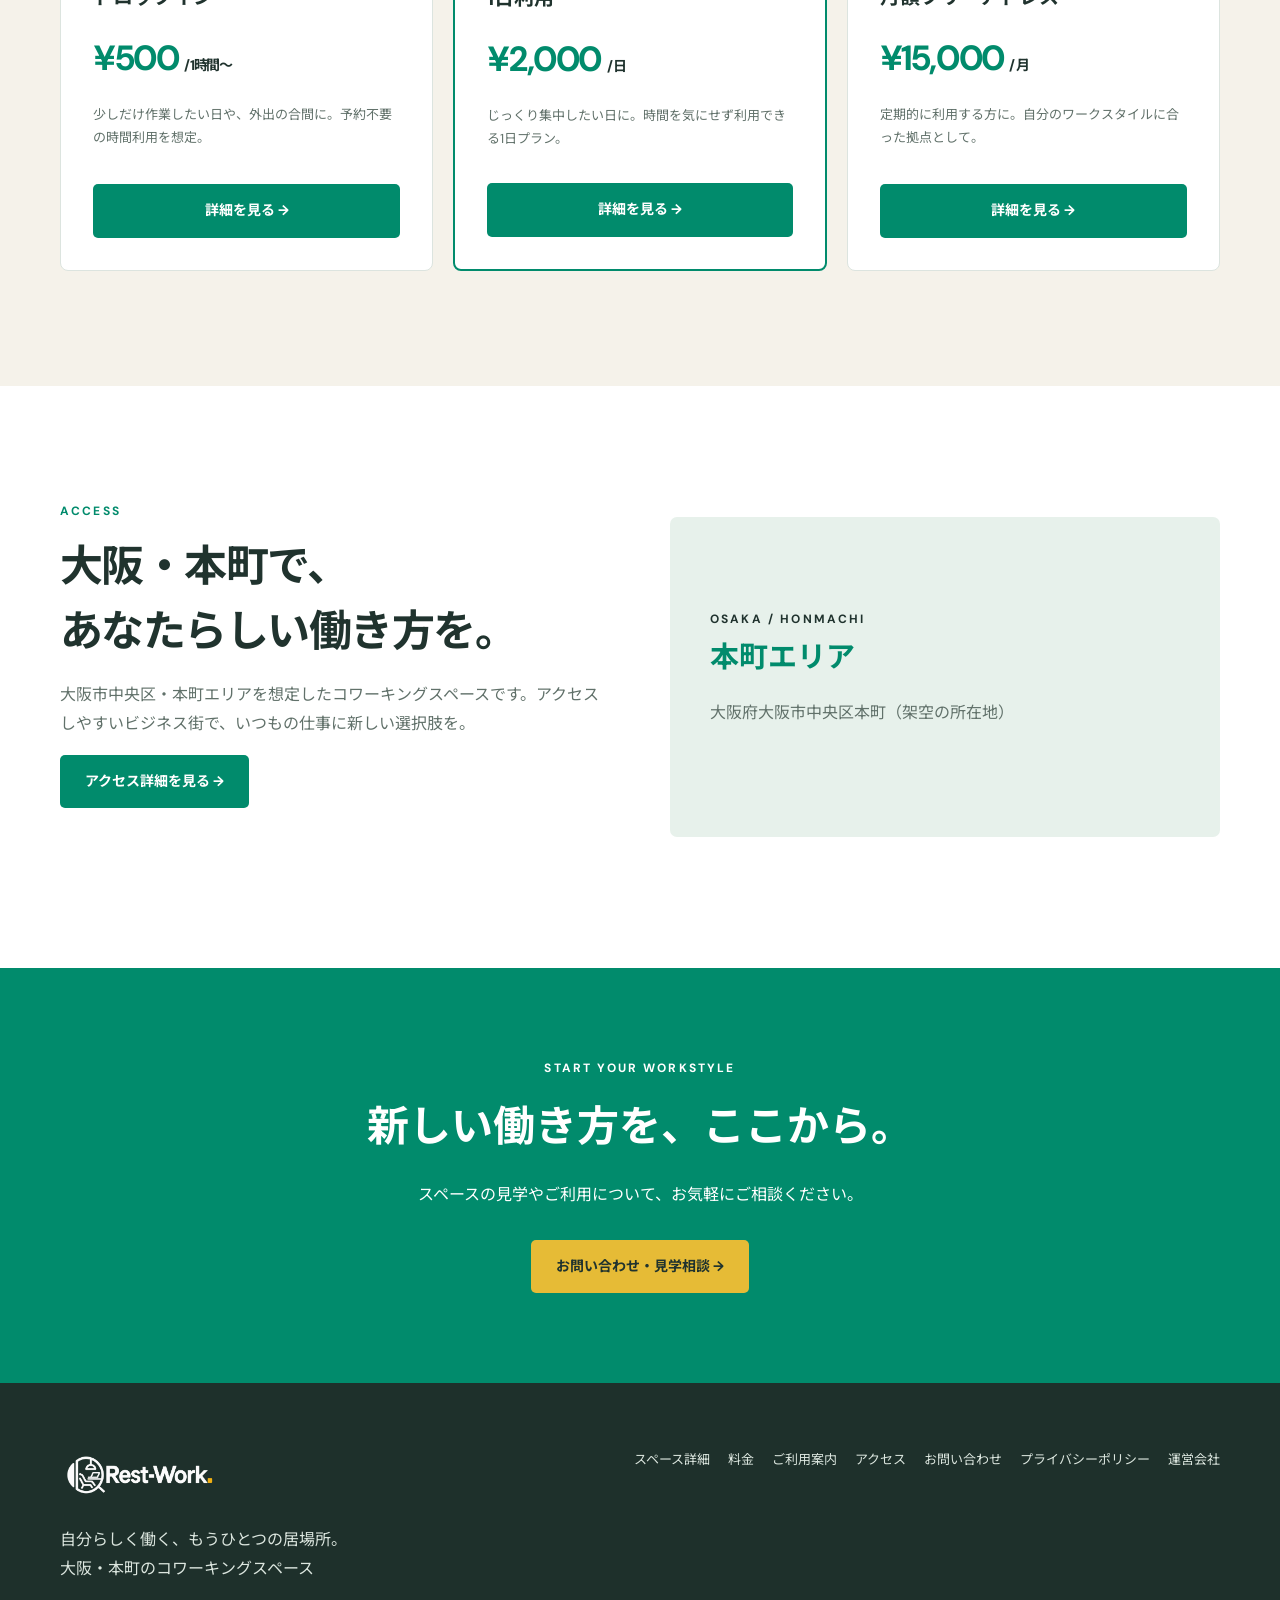
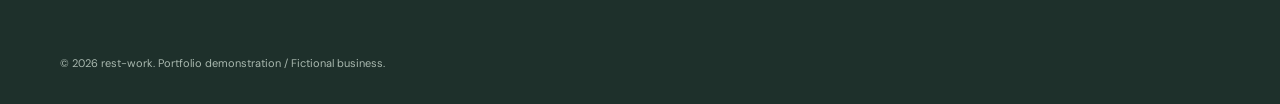
==== commit 23e95376: "syusei" ====
--- a/index.html
+++ b/index.html
@@ -93,17 +93,36 @@
           </div>
           <div class="features">
             <article class="feature">
-              <div class="feature-icon">⌁</div>
+              <div class="feature-icon">
+                <svg xmlns="http://www.w3.org/2000/svg" width="24" height="24" viewBox="0 0 24 24" fill="none" stroke="#018B6C" stroke-width="2" stroke-linecap="round" stroke-linejoin="round" class="lucide lucide-armchair" aria-hidden="true" focusable="false">
+                  <path d="M19 9V6a2 2 0 0 0-2-2H7a2 2 0 0 0-2 2v3" />
+                  <path d="M3 16a2 2 0 0 0 2 2h14a2 2 0 0 0 2-2v-5a2 2 0 0 0-4 0v1.5a.5.5 0 0 1-.5.5h-9a.5.5 0 0 1-.5-.5V11a2 2 0 0 0-4 0z" />
+                  <path d="M5 18v2" />
+                  <path d="M19 18v2" />
+                </svg>
+              </div>
               <h3>集中できるワーク環境</h3>
               <p>解放感のあるデスク配置と、グリーンの多い空間。リラックスして仕事に集中できます。</p>
             </article>
             <article class="feature">
-              <div class="feature-icon">⌘</div>
+              <div class="feature-icon">
+                <svg xmlns="http://www.w3.org/2000/svg" width="24" height="24" viewBox="0 0 24 24" fill="none" stroke="#018B6C" stroke-width="2" stroke-linecap="round" stroke-linejoin="round" class="lucide lucide-wifi" aria-hidden="true" focusable="false">
+                  <path d="M12 20h.01" />
+                  <path d="M2 8.82a15 15 0 0 1 20 0" />
+                  <path d="M5 12.859a10 10 0 0 1 14 0" />
+                  <path d="M8.5 16.429a5 5 0 0 1 7 0" />
+                </svg>
+              </div>
               <h3>仕事に必要な設備</h3>
               <p>Wi-Fi、電源、ドリンクサービスなど、普段の仕事にうれしい設備が充実。</p>
             </article>
             <article class="feature">
-              <div class="feature-icon">↗</div>
+              <div class="feature-icon">
+                <svg xmlns="http://www.w3.org/2000/svg" width="24" height="24" viewBox="0 0 24 24" fill="none" stroke="#018B6C" stroke-width="2" stroke-linecap="round" stroke-linejoin="round" class="lucide lucide-map-pin" aria-hidden="true" focusable="false">
+                  <path d="M20 10c0 4.993-5.539 10.193-7.399 11.799a1 1 0 0 1-1.202 0C9.539 20.193 4 14.993 4 10a8 8 0 0 1 16 0" />
+                  <circle cx="12" cy="10" r="3" />
+                </svg>
+              </div>
               <h3>大阪・本町の好立地</h3>
               <p>ビジネス街・本町エリア。外出の合間や打ち合わせ前にも立ち寄りやすいロケーション。</p>
             </article>
@@ -128,7 +147,7 @@
               <h3>FOCUS DESK →</h3>
             </a>
             <a class="space-card" href="space.html">
-              <img loading="lazy" src="img/meeting.jpeg" alt="落ち着いたミーティングスペース">
+              <img loading="lazy" src="img/meeting.png" alt="落ち着いたミーティングスペース">
               <h3>MEETING AREA →</h3>
             </a>
           </div>
--- a/assets/css/style.css
+++ b/assets/css/style.css
@@ -5,5 +5,15 @@
 @media(max-width:700px){.breadcrumb{padding-top:20px;font-size:12px}.space-detail{grid-template-columns:1fr;gap:28px}.space-detail-reverse .space-detail-image{order:0}.space-detail-image{height:270px}.pricing-grid-wide{grid-template-columns:1fr}.price-table th,.price-table td{padding:14px 12px;font-size:13px}.map-placeholder{height:280px}.route-list li{gap:14px}.route-list strong{font-size:16px}.form-layout{width:min(100%,760px)}.demo-notice{display:block}.demo-notice span{display:block;margin-top:4px}.contact-confirm,.contact-complete{padding:25px 20px}.confirm-body dl{grid-template-columns:1fr;gap:3px}.company-grid{grid-template-columns:1fr;gap:30px}.company-mark{min-height:220px;font-size:48px}.company-mark strong{font-size:62px}.company-profile>div{grid-template-columns:1fr;gap:3px}}
  .logo{display:inline-flex;align-items:center;height:46px;width:180px}.logo img{width:100%;height:100%;object-fit:contain;object-position:left center}.footer .logo{height:52px;width:205px}.footer .logo img{object-position:left center}@media(max-width:700px){.logo{height:38px;width:148px}.footer .logo{height:46px;width:180px}}
 
+.access-map-image{display:block;width:100%;height:auto;border:1pt solid #D1DAE1;border-radius:8px}
+.access-map{position:relative;min-width:0;container-type:inline-size}
+@media(min-width:1024px){.access-location{grid-template-columns:repeat(2,minmax(0,1fr))}.access-location > .access-panel{align-self:stretch;min-height:0;padding-block:clamp(24px,3vw,65px)}}
+.access-map-label{position:absolute;top:28%;left:28%;transform:translateX(-50%);color:#00543F;font-size:clamp(9px,2.4cqw,16px);font-weight:700;line-height:1.4;white-space:nowrap;text-shadow:0 0 3px #fff,0 0 3px #fff,0 0 3px #fff;pointer-events:none}
+
+/* Keep transformed roads behind the entire marker and its label. */
+.map-placeholder{isolation:isolate}
+.map-placeholder > .map-grid,.map-placeholder > .map-road{z-index:0}
+.map-placeholder > .map-pin{z-index:1}
+
 /* Top-page first-visit loading animation */
 .top-loading{position:fixed;inset:0;z-index:1000;display:grid;place-items:center;background:#f8faf8;color:var(--green);opacity:1;visibility:visible}.top-loading-inner{display:flex;flex-direction:column;align-items:center;gap:22px}.top-loading-visual{position:relative;display:grid;place-items:center;width:min(68vw,310px);height:min(68vw,310px)}.top-loading-mark{position:relative;z-index:2;width:min(62vw,260px);height:auto;opacity:0;transform:translateY(8px);animation:top-loading-logo-in .75s cubic-bezier(.22,1,.36,1) .1s forwards}.top-loading-mark img{width:100%;height:auto;object-fit:contain}.top-loading-ripple{position:absolute;z-index:1;width:38%;aspect-ratio:1;border:2px solid #018b6c66;border-radius:50%;opacity:0;animation:top-loading-ripple 1.8s cubic-bezier(.2,.65,.35,1) infinite}.top-loading-ripple-two{animation-delay:.36s}.top-loading-copy{margin:0;letter-spacing:.28em;font-size:11px;font-weight:700;opacity:0;transform:translateY(6px);animation:top-loading-copy-in .6s ease .55s forwards}.top-loading.is-leaving{animation:top-loading-out .42s ease forwards;pointer-events:none}@keyframes top-loading-logo-in{to{opacity:1;transform:translateY(0)}}@keyframes top-loading-ripple{0%{opacity:0;transform:scale(.6)}18%{opacity:.7}100%{opacity:0;transform:scale(2.8)}}@keyframes top-loading-copy-in{to{opacity:1;transform:translateY(0)}}@keyframes top-loading-out{to{opacity:0;visibility:hidden}}@media(max-width:700px){.top-loading-inner{gap:18px}.top-loading-visual{width:78vw;height:78vw}.top-loading-mark{width:72vw}.top-loading-copy{font-size:10px}}@media(prefers-reduced-motion:reduce){.top-loading-mark,.top-loading-ripple,.top-loading-copy{animation:none;opacity:1;transform:none}.top-loading-ripple{display:none}.top-loading.is-leaving{animation:none;opacity:0;visibility:hidden}}
